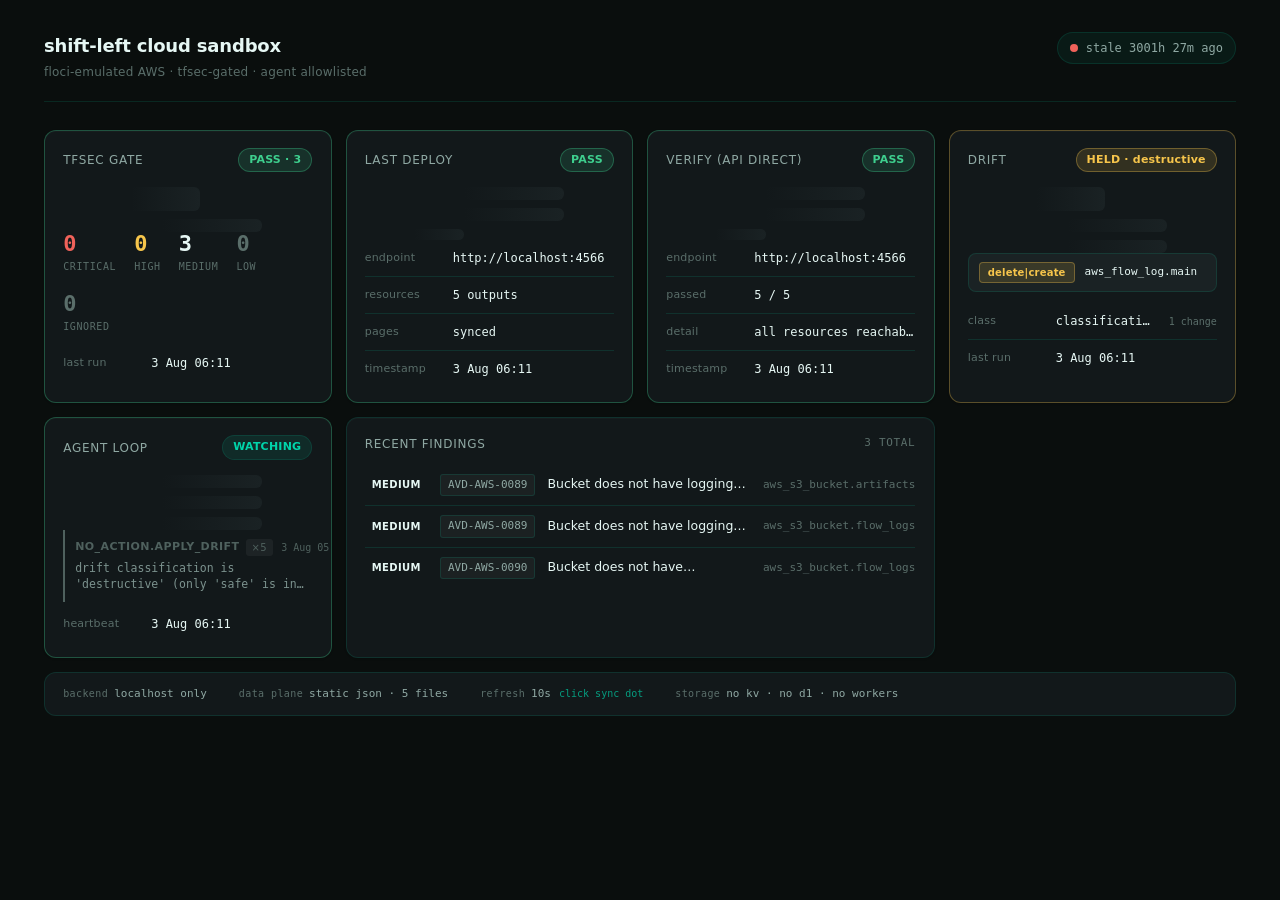
==== dashboard/public/index.html @ d1c5d37f "ui: move 'recent findings' into grid, span 2 cols beside agent loop" ====
<!DOCTYPE html>
<html lang="en">
<head>
<meta charset="UTF-8" />
<meta name="viewport" content="width=device-width,initial-scale=1" />
<meta name="color-scheme" content="dark" />
<meta name="description" content="Salus · Shift-Left Sandbox — tfsec gate, floci-emulated AWS, bounded infra agent." />
<title>Salus · Shift-Left Sandbox</title>
<link rel="stylesheet" href="style.css" />
<link rel="icon" href="data:image/svg+xml,%3Csvg xmlns='http://www.w3.org/2000/svg' viewBox='0 0 16 16'%3E%3Ccircle cx='8' cy='8' r='6' fill='%2300d4aa'/%3E%3C/svg%3E" />
</head>
<body>

<div class="dash-wrap">

  <!-- ── header ────────────────────────────────────────── -->
  <div class="dash-header">
    <div>
      <div class="dash-title">shift-left cloud sandbox</div>
      <div class="dash-sub">floci-emulated AWS · tfsec-gated · agent allowlisted</div>
    </div>
    <div class="sync-status" id="sync-status">
      <span class="dot" id="sync-dot"></span>
      <span id="sync-text">loading…</span>
    </div>
  </div>

  <!-- ── top card grid ─────────────────────────────────── -->
  <div class="grid">

    <!-- SCAN GATE -->
    <div class="card" id="card-scan">
      <div class="card-head">
        <span class="card-label">tfsec gate</span>
        <span class="pill idle" id="pill-scan">—</span>
      </div>

      <div id="skel-scan" class="skeleton-wrap">
        <div class="skeleton skel-h"></div>
        <div class="skeleton skel-m"></div>
      </div>

      <div id="body-scan" hidden>
        <div class="stat-row">
          <div class="stat-item">
            <span class="stat-num danger" id="cnt-critical">0</span>
            <span class="stat-cap">critical</span>
          </div>
          <div class="stat-item">
            <span class="stat-num warn" id="cnt-high">0</span>
            <span class="stat-cap">high</span>
          </div>
          <div class="stat-item">
            <span class="stat-num" id="cnt-medium">0</span>
            <span class="stat-cap">medium</span>
          </div>
          <div class="stat-item">
            <span class="stat-num dim" id="cnt-low">0</span>
            <span class="stat-cap">low</span>
          </div>
          <div class="stat-item">
            <span class="stat-num dim" id="cnt-ignored">0</span>
            <span class="stat-cap">ignored</span>
          </div>
        </div>
      </div>

      <div id="empty-scan" class="empty-state" hidden>
        No data — run <code>scripts/scan.sh</code>
      </div>

      <div class="list-row" style="margin-top:10px;padding-top:10px">
        <span class="list-key">last run</span>
        <span class="list-mono" id="scan-ts">—</span>
      </div>
    </div>

    <!-- DEPLOY -->
    <div class="card" id="card-deploy">
      <div class="card-head">
        <span class="card-label">last deploy</span>
        <span class="pill idle" id="pill-deploy">—</span>
      </div>

      <div id="skel-deploy" class="skeleton-wrap">
        <div class="skeleton skel-m"></div>
        <div class="skeleton skel-m"></div>
        <div class="skeleton skel-s"></div>
      </div>

      <div id="body-deploy" hidden>
        <div class="list-row">
          <span class="list-key">endpoint</span>
          <span class="list-mono" id="dep-endpoint">—</span>
        </div>
        <div class="list-row">
          <span class="list-key">resources</span>
          <span class="list-mono" id="dep-resources">—</span>
        </div>
        <div class="list-row">
          <span class="list-key">pages</span>
          <span class="list-mono" id="dep-gate">—</span>
        </div>
        <div class="list-row">
          <span class="list-key">timestamp</span>
          <span class="list-mono" id="dep-ts">—</span>
        </div>
      </div>

      <div id="empty-deploy" class="empty-state" hidden>
        No data — run <code>scripts/deploy.sh</code>
      </div>
    </div>

    <!-- VERIFY -->
    <div class="card" id="card-verify">
      <div class="card-head">
        <span class="card-label">verify (api direct)</span>
        <span class="pill idle" id="pill-verify">—</span>
      </div>

      <div id="skel-verify" class="skeleton-wrap">
        <div class="skeleton skel-m"></div>
        <div class="skeleton skel-m"></div>
        <div class="skeleton skel-s"></div>
      </div>

      <div id="body-verify" hidden>
        <div class="list-row">
          <span class="list-key">endpoint</span>
          <span class="list-mono" id="ver-endpoint">—</span>
        </div>
        <div class="list-row">
          <span class="list-key">passed</span>
          <span class="list-mono" id="ver-passed">—</span>
        </div>
        <div class="list-row">
          <span class="list-key">detail</span>
          <span class="list-mono" id="ver-detail">—</span>
        </div>
        <div class="list-row">
          <span class="list-key">timestamp</span>
          <span class="list-mono" id="ver-ts">—</span>
        </div>
      </div>

      <div id="empty-verify" class="empty-state" hidden>
        No data — run <code>scripts/verify.sh</code>
      </div>
    </div>

    <!-- DRIFT -->
    <div class="card" id="card-drift">
      <div class="card-head">
        <span class="card-label">drift</span>
        <span class="pill idle" id="pill-drift">—</span>
      </div>

      <div id="skel-drift" class="skeleton-wrap">
        <div class="skeleton skel-h"></div>
        <div class="skeleton skel-m"></div>
        <div class="skeleton skel-m"></div>
      </div>

      <div id="body-drift" hidden>
        <div id="drift-changes"></div>
      </div>

      <div id="empty-drift" class="empty-state" hidden>
        No data — run <code>scripts/drift-check.sh</code>
      </div>

      <div class="list-row" style="margin-top:10px;padding-top:10px">
        <span class="list-key">class</span>
        <span class="list-mono" id="drift-class">—</span>
        <span class="list-ts" id="drift-count">0 changes</span>
      </div>
      <div class="list-row">
        <span class="list-key">last run</span>
        <span class="list-mono" id="drift-ts">—</span>
      </div>
    </div>

    <!-- AGENT LOOP -->
    <div class="card" id="card-agent">
      <div class="card-head">
        <span class="card-label">agent loop</span>
        <span class="pill idle" id="pill-agent">—</span>
      </div>

      <div id="skel-agent" class="skeleton-wrap">
        <div class="skeleton skel-m"></div>
        <div class="skeleton skel-m"></div>
        <div class="skeleton skel-m"></div>
      </div>

      <div id="body-agent" hidden>
        <div id="agent-list"></div>
        <div class="list-row" style="margin-top:4px">
          <span class="list-key">heartbeat</span>
          <span class="list-mono" id="agent-heartbeat">—</span>
        </div>
      </div>

      <div id="empty-agent" class="empty-state" hidden>
        Not started — run <code>scripts/agent-loop.sh</code>
      </div>
    </div>

    <!-- RECENT FINDINGS — sits next to agent loop on the same row -->
    <div class="card findings-wrap" id="card-findings">
      <div class="findings-header">
        <span class="card-label">recent findings</span>
        <span class="findings-count" id="findings-count">0 total</span>
      </div>
      <div id="findings-list">
        <div class="empty-state">No scan data yet.</div>
      </div>
    </div>

  </div><!-- /grid -->

  <!-- ── meta bar ──────────────────────────────────────── -->
  <div class="meta-bar">
    <span><span class="meta-key">backend</span><span class="meta-val">localhost only</span></span>
    <span><span class="meta-key">data plane</span><span class="meta-val">static json · 5 files</span></span>
    <span><span class="meta-key">refresh</span><span class="meta-val">10s <span class="meta-hint">click sync dot</span></span></span>
    <span><span class="meta-key">storage</span><span class="meta-val">no kv · no d1 · no workers</span></span>
  </div>

</div><!-- /dash-wrap -->

<!-- visually hidden ARIA live region for screen readers -->
<div id="aria-live" aria-live="polite" aria-atomic="true" class="sr-only"></div>

<script src="app.js"></script>
</body>
</html>
---- dashboard/public/style.css ----
/* ============================================================
   Salus · Shift-Left Sandbox — dashboard
   Design reference: dark teal-accent minimal, Inter + JetBrains Mono
   Fonts: system stack only — no external @import (avoids CSP/offline issues)
   ============================================================ */

:root {
  --bg:            #0a0e0d;
  --surface:       #12181a;
  --surface-2:     #1a2224;
  --surface-3:     #222b2d;
  --border:        rgba(0,212,170,0.13);
  --border-strong: rgba(0,212,170,0.32);

  --teal:          #00d4aa;
  --teal-bright:   #2dffce;
  --text:          #e6f7f4;
  --text-secondary:#8fa8a3;
  --text-muted:    #5a6e6a;

  --green:         #3ecf8e;
  --green-bg:      rgba(62,207,142,0.14);
  --green-border:  rgba(62,207,142,0.32);
  --amber:         #f6c54b;
  --amber-bg:      rgba(246,197,75,0.14);
  --amber-border:  rgba(246,197,75,0.32);
  --red:           #f0625a;
  --red-bg:        rgba(240,98,90,0.14);
  --red-border:    rgba(240,98,90,0.32);

  --radius:        12px;
  --radius-sm:     8px;
  --font-sans:     'Inter', system-ui, -apple-system, BlinkMacSystemFont, sans-serif;
  --font-mono:     'JetBrains Mono', 'SF Mono', Menlo, ui-monospace, monospace;

  /* shadows */
  --shadow-card:   0 1px 0 rgba(255,255,255,0.02) inset, 0 1px 2px rgba(0,0,0,0.18);
  --shadow-hover:  0 1px 0 rgba(255,255,255,0.04) inset, 0 4px 12px rgba(0,0,0,0.28);
}

*, *::before, *::after { box-sizing: border-box; margin: 0; padding: 0; }

html, body {
  background: var(--bg);
  color: var(--text);
  font-family: var(--font-sans);
  font-size: 14px;
  line-height: 1.5;
  -webkit-font-smoothing: antialiased;
  -moz-osx-font-smoothing: grayscale;
  min-height: 100vh;
  text-rendering: optimizeLegibility;
}

/* visually hidden but accessible to screen readers */
.sr-only {
  position: absolute; width: 1px; height: 1px; padding: 0; margin: -1px;
  overflow: hidden; clip: rect(0,0,0,0); white-space: nowrap; border: 0;
}

/* ── layout wrapper ─────────────────────────────────────────── */
.dash-wrap {
  max-width: 1240px;
  margin: 0 auto;
  padding: 32px 24px 40px;
}

/* ── header ────────────────────────────────────────────────── */
.dash-header {
  display: flex;
  justify-content: space-between;
  align-items: flex-start;
  flex-wrap: wrap;
  gap: 12px;
  margin-bottom: 28px;
  padding-bottom: 20px;
  border-bottom: 0.5px solid var(--border);
}
.dash-title {
  font-size: 18px;
  font-weight: 600;
  letter-spacing: -0.01em;
  color: var(--text);
}
.dash-sub {
  font-size: 12px;
  color: var(--text-muted);
  margin-top: 4px;
  letter-spacing: 0.02em;
}

.sync-status {
  display: inline-flex; align-items: center; gap: 8px;
  font-size: 12px; color: var(--text-secondary);
  font-family: var(--font-mono);
  cursor: pointer;
  padding: 6px 12px;
  border-radius: 999px;
  background: rgba(0,212,170,0.06);
  border: 0.5px solid var(--border);
  transition: background .15s, border-color .15s, transform .1s;
  user-select: none;
}
.sync-status:hover { background: rgba(0,212,170,0.12); border-color: var(--border-strong); }
.sync-status:active { transform: scale(0.98); }
.sync-status:focus-visible { outline: 2px solid var(--teal); outline-offset: 2px; }
.dot {
  width: 8px; height: 8px; border-radius: 50%;
  background: var(--green);
  flex-shrink: 0;
  box-shadow: 0 0 0 0 rgba(62,207,142,0.4);
  animation: pulse 2.4s infinite;
}
.dot.stale { background: var(--amber); box-shadow: 0 0 0 0 rgba(246,197,75,0.4); animation: pulse 1.6s infinite; }
.dot.dead  { background: var(--red);   box-shadow: 0 0 0 0 rgba(240,98,90,0.4); animation: none; }
@keyframes pulse {
  0%   { box-shadow: 0 0 0 0   rgba(62,207,142,0.5); }
  70%  { box-shadow: 0 0 0 6px rgba(62,207,142,0);  }
  100% { box-shadow: 0 0 0 0   rgba(62,207,142,0);  }
}

/* ── card grid ─────────────────────────────────────────────── */
/* Use auto-fit so cards get evenly sized; with 5 cards on a wide screen
   we get 3 columns and 2 cards wrap to a second row, which is more
   balanced than 5-column grid where each card is too narrow. */
.grid {
  display: grid;
  grid-template-columns: repeat(auto-fit, minmax(280px, 1fr));
  gap: 14px;
}

/* ── card ──────────────────────────────────────────────────── */
.card {
  background: var(--surface);
  border: 0.5px solid var(--border);
  border-radius: var(--radius);
  padding: 1.15rem 1.3rem 1.1rem;
  transition: border-color .2s, transform .15s, box-shadow .2s;
  overflow: hidden;
  min-width: 0;
  box-shadow: var(--shadow-card);
  display: flex;
  flex-direction: column;
}
.card:hover { box-shadow: var(--shadow-hover); }
.card.state-pass { border-color: var(--green-border); }
.card.state-fail { border-color: var(--red-border); }
.card.state-warn { border-color: var(--amber-border); }

/* Make all cards in the same row align to the tallest one */
.grid > .card {
  align-self: stretch;
}

.card-head {
  display: flex;
  justify-content: space-between;
  align-items: center;
  margin-bottom: 14px;
  min-height: 26px;
  gap: 8px;
}
.card-label {
  font-size: 12px;
  color: var(--text-secondary);
  text-transform: uppercase;
  letter-spacing: 0.06em;
  font-weight: 500;
}

/* ── pills ─────────────────────────────────────────────────── */
.pill {
  display: inline-flex; align-items: center; gap: 4px;
  font-size: 11px; font-weight: 600;
  padding: 3px 10px; border-radius: 999px;
  font-family: var(--font-sans);
  letter-spacing: 0.02em;
  white-space: nowrap;
  transition: background .2s, color .2s;
}
.list-row .pill { font-size: 10px; padding: 2px 8px; border-radius: 5px; font-weight: 500; }

.pill.pass { background: var(--green-bg); color: var(--green); border: 0.5px solid var(--green-border); }
.pill.fail { background: var(--red-bg);   color: var(--red);   border: 0.5px solid var(--red-border);   }
.pill.warn { background: var(--amber-bg); color: var(--amber); border: 0.5px solid var(--amber-border); }
.pill.idle { background: rgba(0,212,170,0.10); color: var(--teal); border: 0.5px solid var(--border); }

/* ── stat rows (tfsec counts) ─────────────────────────────── */
.stat-row {
  display: flex;
  gap: 18px;
  font-family: var(--font-mono);
  flex-wrap: wrap;
}
.stat-item { display: flex; flex-direction: column; gap: 3px; min-width: 0; }
.stat-num  {
  font-size: 22px;
  font-weight: 600;
  color: var(--text);
  font-variant-numeric: tabular-nums;
  line-height: 1.1;
}
.stat-num.danger { color: var(--red);   }
.stat-num.warn   { color: var(--amber); }
.stat-num.dim    { color: var(--text-muted); }
.stat-cap  {
  font-size: 10px;
  color: var(--text-muted);
  text-transform: uppercase;
  letter-spacing: 0.06em;
}

/* ── kv / list rows ────────────────────────────────────────── */
.list-row {
  display: flex;
  align-items: center;
  gap: 12px;
  padding: 9px 0;
  border-bottom: 0.5px solid var(--border);
  min-width: 0;
}
.list-row:last-child { border-bottom: none; }
.list-key  {
  font-size: 11px;
  color: var(--text-muted);
  white-space: nowrap;
  min-width: 76px;
  text-transform: lowercase;
  letter-spacing: 0.02em;
}
.list-mono {
  font-size: 12px;
  font-family: var(--font-mono);
  flex: 1;
  color: var(--text);
  overflow: hidden;
  text-overflow: ellipsis;
  white-space: nowrap;
  min-width: 0;
}
.list-ts   {
  font-size: 10px;
  font-family: var(--font-mono);
  color: var(--text-muted);
  white-space: nowrap;
  font-variant-numeric: tabular-nums;
  margin-left: auto;
}

/* ── drift change rows (special layout for change address + action pill) ── */
.drift-row {
  display: flex;
  align-items: center;
  gap: 10px;
  padding: 8px 10px;
  margin-bottom: 6px;
  background: var(--surface-2);
  border-radius: var(--radius-sm);
  border: 0.5px solid var(--border);
  min-width: 0;
}
.drift-row:last-child { margin-bottom: 0; }
.drift-row .pill { font-size: 10px; padding: 2px 8px; border-radius: 4px; font-weight: 600; }
.drift-address {
  font-family: var(--font-mono);
  font-size: 11px;
  color: var(--text);
  flex: 1;
  overflow: hidden;
  text-overflow: ellipsis;
  white-space: nowrap;
  min-width: 0;
}

/* ── agent action rows ─────────────────────────────────────── */
.agent-row {
  display: flex;
  flex-direction: column;
  gap: 4px;
  padding: 9px 0 9px 10px;
  border-bottom: 0.5px solid var(--border);
  min-width: 0;
  border-left: 2px solid transparent;
  margin-left: 0;
}
.agent-row:last-child { border-bottom: none; }
.agent-row.action    { border-left-color: var(--teal); }
.agent-row.no_action { border-left-color: var(--text-muted); opacity: 0.85; }
.agent-row.heartbeat { border-left-color: transparent; }
.agent-row-head {
  display: flex;
  justify-content: space-between;
  align-items: center;
  gap: 8px;
  min-width: 0;
}
.act-kind  {
  font-size: 11px;
  font-weight: 600;
  text-transform: uppercase;
  letter-spacing: 0.04em;
  flex-shrink: 0;
  color: var(--text-secondary);
  display: inline-flex;
  align-items: center;
  gap: 6px;
}
.act-kind.action    { color: var(--teal); }
.act-kind.no_action { color: var(--text-muted); }
.act-kind.heartbeat { color: var(--text-muted); }
.act-kind.frozen    { color: var(--amber); }
.act-count {
  font-size: 10px;
  font-weight: 500;
  color: var(--text-muted);
  background: rgba(255,255,255,0.06);
  padding: 1px 6px;
  border-radius: 3px;
  font-variant-numeric: tabular-nums;
}
.act-reason {
  font-size: 11.5px;
  font-family: var(--font-mono);
  color: var(--text-secondary);
  /* Wrap to 2 lines so long reasons don't get cut off mid-word.
     -webkit-line-clamp handles the ellipsis at the line limit. */
  display: -webkit-box;
  -webkit-line-clamp: 2;
  -webkit-box-orient: vertical;
  overflow: hidden;
  word-break: break-word;
  line-height: 1.45;
  max-height: calc(1.45em * 2 + 2px);
}

/* ── findings list (now a grid card next to agent loop) ──── */
.findings-wrap {
  /* No margin-top: it's a grid item now, gap handles spacing */
  padding: 1.15rem 1.3rem;
  /* Span 2 columns so findings is wider than agent (which is 1 col).
     Combined with the 4-col grid (1240px container / 280px min), this
     puts findings on the same row as agent loop, taking 2 of 4 cols. */
  grid-column: span 2;
}
.findings-wrap.is-empty { padding: 0.8rem 1.3rem; }
.findings-header {
  display: flex; justify-content: space-between; align-items: center;
  margin-bottom: 12px;
}
.findings-count {
  font-size: 11px;
  color: var(--text-muted);
  font-family: var(--font-mono);
  font-variant-numeric: tabular-nums;
  text-transform: uppercase;
  letter-spacing: 0.06em;
}
.sev-badge {
  display: inline-block;
  font-size: 10px; font-weight: 600; padding: 2px 7px; border-radius: 4px;
  text-transform: uppercase; letter-spacing: 0.04em; flex-shrink: 0;
  font-variant-numeric: tabular-nums;
}
.sev-badge.crit, .sev-badge.high { background: var(--red-bg);   color: var(--red);   border: 0.5px solid var(--red-border); }
.sev-badge.med                   { background: var(--amber-bg); color: var(--amber); border: 0.5px solid var(--amber-border); }
.sev-badge.low                   { background: rgba(255,255,255,.05); color: var(--text-muted); border: 0.5px solid var(--border); }
.rule-id   {
  font-family: var(--font-mono); font-size: 11px;
  color: var(--text-secondary); white-space: nowrap;
  padding: 2px 7px; background: rgba(255,255,255,0.04); border-radius: 3px;
  border: 0.5px solid var(--border);
}
.rule-desc {
  font-size: 12.5px; color: var(--text); flex: 1;
  /* Allow wrapping so long descriptions don't get truncated */
  overflow: hidden;
  text-overflow: ellipsis;
  display: -webkit-box;
  -webkit-line-clamp: 1;
  -webkit-box-orient: vertical;
  word-break: break-word;
  min-width: 0;
}
.rule-res  {
  font-size: 11px; font-family: var(--font-mono);
  color: var(--text-muted); white-space: nowrap;
  font-variant-numeric: tabular-nums;
  max-width: 35%;
  overflow: hidden;
  text-overflow: ellipsis;
}
.empty-state {
  padding: 14px 0;
  text-align: center;
  font-size: 12px;
  color: var(--text-muted);
  font-style: italic;
}
.empty-state code {
  font-family: var(--font-mono); font-size: 11px;
  background: rgba(255,255,255,.06);
  padding: 1px 5px; border-radius: 3px;
  font-style: normal;
  color: var(--text-secondary);
}

/* ── skeleton loader ───────────────────────────────────────── */
.skeleton-wrap { display: flex; flex-direction: column; gap: 8px; }
.skeleton {
  background: linear-gradient(90deg, var(--surface) 25%, var(--surface-2) 50%, var(--surface) 75%);
  background-size: 200% 100%;
  animation: shimmer 1.4s infinite;
  border-radius: 6px;
}
@keyframes shimmer {
  0%   { background-position: 200% 0; }
  100% { background-position: -200% 0; }
}
@media (prefers-reduced-motion: reduce) {
  .skeleton { animation: none; opacity: 0.5; }
  .dot { animation: none; }
}
.skel-h { height: 24px; width: 55%; }
.skel-m { height: 13px; width: 80%; }
.skel-s { height: 11px; width: 40%; }

/* ── meta bar ──────────────────────────────────────────────── */
.meta-bar {
  margin-top: 14px;
  background: var(--surface);
  border: 0.5px solid var(--border);
  border-radius: var(--radius);
  padding: 0.9rem 1.3rem;
  display: flex;
  flex-wrap: wrap;
  gap: 12px 32px;
  font-size: 11px;
  font-family: var(--font-mono);
  color: var(--text-secondary);
}
.meta-bar span {
  display: inline-flex;
  align-items: baseline;
  gap: 6px;
}
.meta-key {
  color: var(--text-muted);
  text-transform: lowercase;
  font-size: 10px;
  letter-spacing: 0.04em;
}
.meta-val {
  color: var(--text-secondary);
  font-size: 11px;
  font-variant-numeric: tabular-nums;
}
.meta-hint {
  color: var(--teal);
  font-size: 10px;
  margin-left: 2px;
  opacity: 0.7;
}

/* ── mobile ────────────────────────────────────────────────── */
@media (max-width: 1100px) {
  /* Below this width, the 4-col grid becomes 3-col. Findings spanning 2 of 4
     would now take 2 of 3, leaving a 1/3 hole. Reset to span 1. */
  .findings-wrap { grid-column: span 1; }
}
@media (max-width: 900px) {
  .grid { grid-template-columns: repeat(auto-fit, minmax(240px, 1fr)); }
}
@media (max-width: 640px) {
  .grid { grid-template-columns: 1fr; gap: 10px; }
  .findings-wrap { grid-column: auto; }  /* don't span on mobile */
  .dash-wrap { padding: 18px 14px 24px; }
  .stat-row { gap: 12px; }
  .dash-header { margin-bottom: 18px; }
  .dash-title { font-size: 16px; }
  .card-label { font-size: 11px; }
  .stat-num { font-size: 20px; }
  .meta-bar { gap: 8px 18px; }
  .rule-desc { white-space: normal; }
  .rule-id { display: none; }  /* hide on mobile to save space */
  .rule-res { display: none; }
}

/* ── scrollbar ─────────────────────────────────────────────── */
::-webkit-scrollbar { width: 8px; height: 8px; }
::-webkit-scrollbar-track { background: transparent; }
::-webkit-scrollbar-thumb {
  background: rgba(0,212,170,.18);
  border-radius: 4px;
  border: 2px solid var(--bg);
}
::-webkit-scrollbar-thumb:hover { background: rgba(0,212,170,.32); }

/* ── selection ─────────────────────────────────────────────── */
::selection { background: rgba(0,212,170,0.3); color: var(--text); }
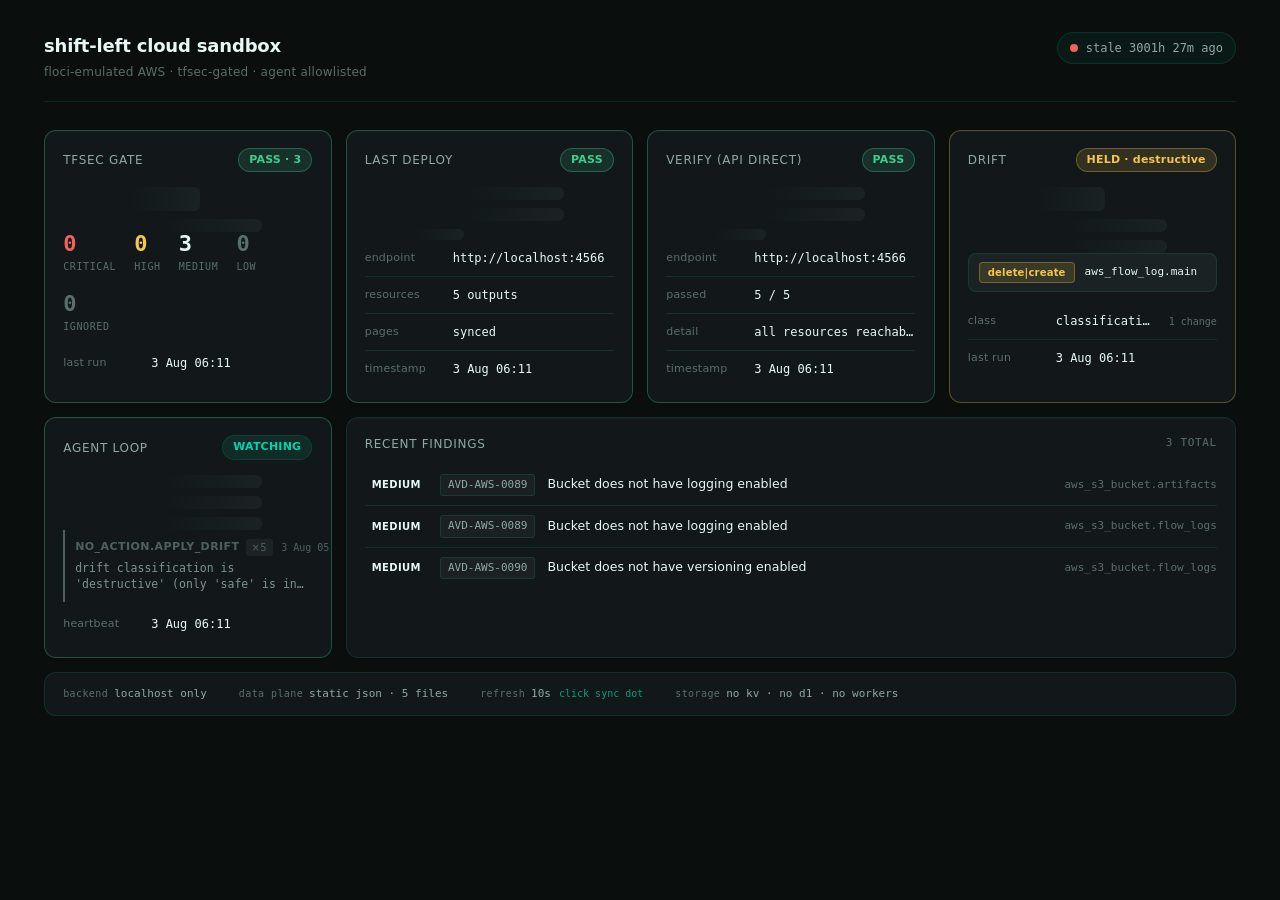
==== commit 5a67bc15: "ui: drop 'Salus' from browser title and meta description" ====
--- a/dashboard/public/index.html
+++ b/dashboard/public/index.html
@@ -4,8 +4,8 @@
 <meta charset="UTF-8" />
 <meta name="viewport" content="width=device-width,initial-scale=1" />
 <meta name="color-scheme" content="dark" />
-<meta name="description" content="Salus · Shift-Left Sandbox — tfsec gate, floci-emulated AWS, bounded infra agent." />
-<title>Salus · Shift-Left Sandbox</title>
+<meta name="description" content="Shift-Left Sandbox — tfsec gate, floci-emulated AWS, bounded infra agent." />
+<title>Shift-Left Sandbox</title>
 <link rel="stylesheet" href="style.css" />
 <link rel="icon" href="data:image/svg+xml,%3Csvg xmlns='http://www.w3.org/2000/svg' viewBox='0 0 16 16'%3E%3Ccircle cx='8' cy='8' r='6' fill='%2300d4aa'/%3E%3C/svg%3E" />
 </head>
--- a/dashboard/public/style.css
+++ b/dashboard/public/style.css
@@ -333,14 +333,14 @@
   max-height: calc(1.45em * 2 + 2px);
 }
 
-/* ── findings list (now a grid card next to agent loop) ──── */
+/* ── findings list (grid card next to agent loop) ──── */
 .findings-wrap {
   /* No margin-top: it's a grid item now, gap handles spacing */
   padding: 1.15rem 1.3rem;
-  /* Span 2 columns so findings is wider than agent (which is 1 col).
-     Combined with the 4-col grid (1240px container / 280px min), this
-     puts findings on the same row as agent loop, taking 2 of 4 cols. */
-  grid-column: span 2;
+  /* Span 3 columns so findings stretches from agent's column to the right
+     edge of the grid (drift + findings×3 fills the second row).
+     Agent loop gets bumped up to row 1 next to verify. */
+  grid-column: span 3;
 }
 .findings-wrap.is-empty { padding: 0.8rem 1.3rem; }
 .findings-header {
@@ -463,9 +463,10 @@
 
 /* ── mobile ────────────────────────────────────────────────── */
 @media (max-width: 1100px) {
-  /* Below this width, the 4-col grid becomes 3-col. Findings spanning 2 of 4
-     would now take 2 of 3, leaving a 1/3 hole. Reset to span 1. */
-  .findings-wrap { grid-column: span 1; }
+  /* Below this width, the 4-col grid becomes 3-col. Findings spanning 3 of 4
+     would now take the entire row (full-width). Keep it as full-width — that's
+     the natural fallback at smaller breakpoints. */
+  .findings-wrap { grid-column: 1 / -1; }
 }
 @media (max-width: 900px) {
   .grid { grid-template-columns: repeat(auto-fit, minmax(240px, 1fr)); }
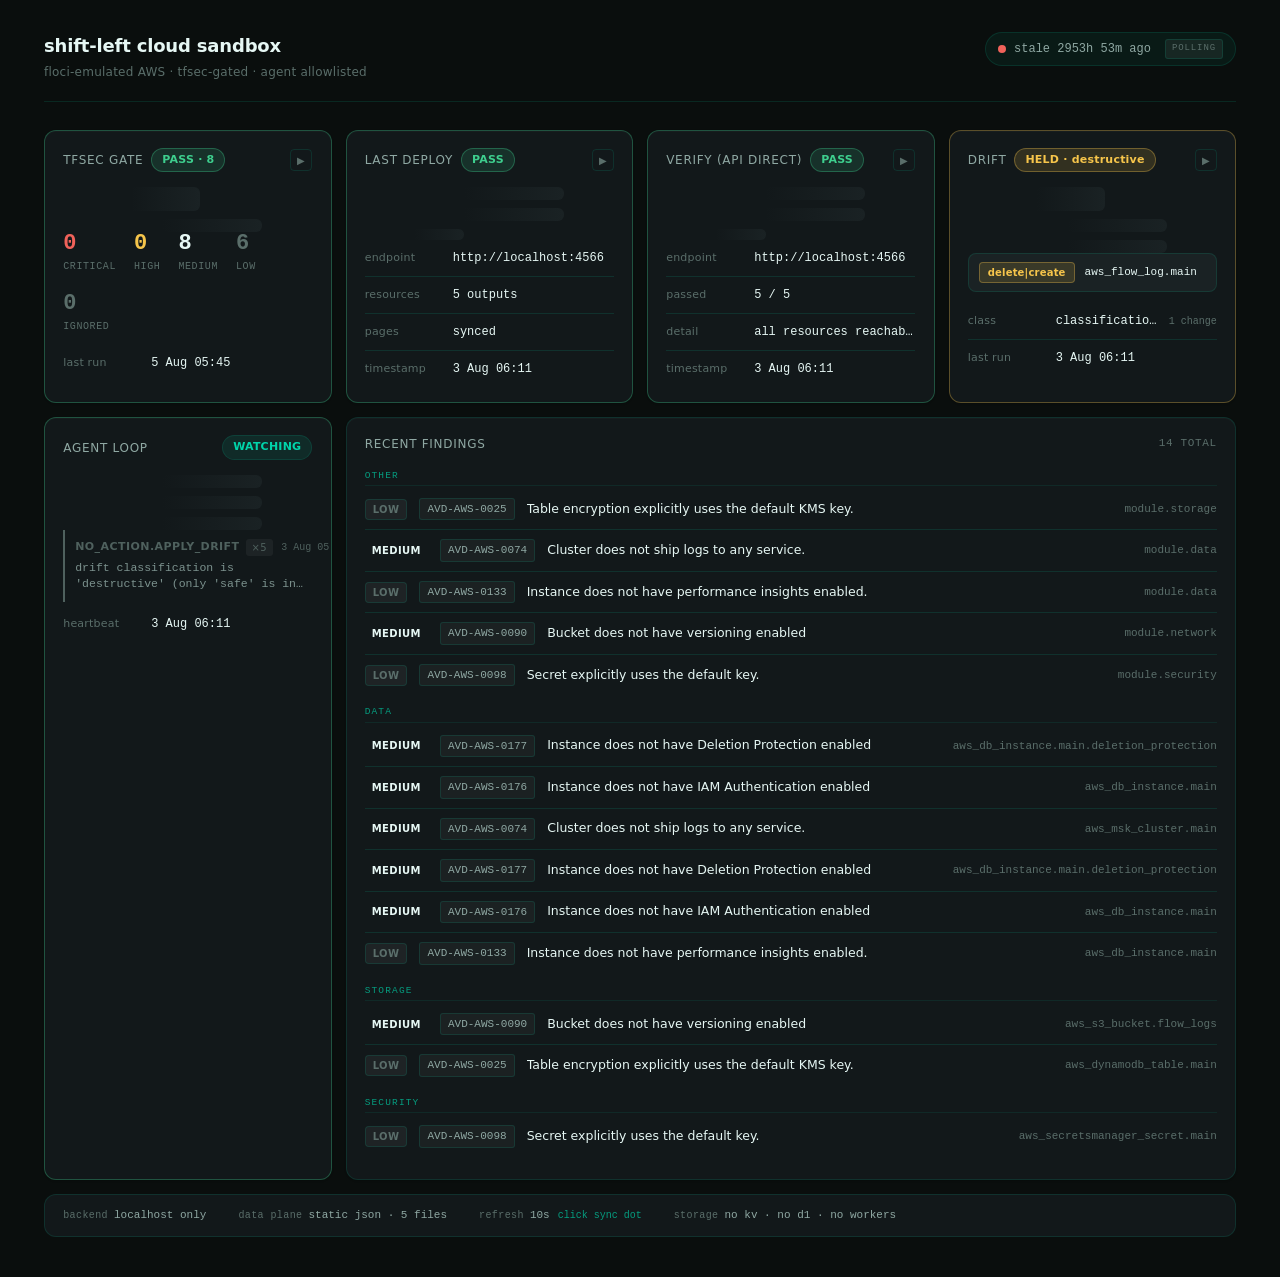
==== commit fbccf4c1: "feat(dashboard): 1s live data via SSE + run-buttons + data-server scripts/data-server.py (new):   - " ====
--- a/dashboard/public/index.html
+++ b/dashboard/public/index.html
@@ -22,6 +22,7 @@
     <div class="sync-status" id="sync-status">
       <span class="dot" id="sync-dot"></span>
       <span id="sync-text">loading…</span>
+      <span class="live-mode-badge" id="live-mode-badge">POLLING</span>
     </div>
   </div>
 
@@ -33,6 +34,7 @@
       <div class="card-head">
         <span class="card-label">tfsec gate</span>
         <span class="pill idle" id="pill-scan">—</span>
+        <button class="run-btn" data-run="scan" title="Run scan now">&#9654;</button>
       </div>
 
       <div id="skel-scan" class="skeleton-wrap">
@@ -80,6 +82,7 @@
       <div class="card-head">
         <span class="card-label">last deploy</span>
         <span class="pill idle" id="pill-deploy">—</span>
+        <button class="run-btn" data-run="deploy" title="Run deploy now">&#9654;</button>
       </div>
 
       <div id="skel-deploy" class="skeleton-wrap">
@@ -117,6 +120,7 @@
       <div class="card-head">
         <span class="card-label">verify (api direct)</span>
         <span class="pill idle" id="pill-verify">—</span>
+        <button class="run-btn" data-run="verify" title="Run verify now">&#9654;</button>
       </div>
 
       <div id="skel-verify" class="skeleton-wrap">
@@ -154,6 +158,7 @@
       <div class="card-head">
         <span class="card-label">drift</span>
         <span class="pill idle" id="pill-drift">—</span>
+        <button class="run-btn" data-run="drift" title="Run drift-check now">&#9654;</button>
       </div>
 
       <div id="skel-drift" class="skeleton-wrap">
--- a/dashboard/public/style.css
+++ b/dashboard/public/style.css
@@ -118,6 +118,42 @@
   70%  { box-shadow: 0 0 0 6px rgba(62,207,142,0);  }
   100% { box-shadow: 0 0 0 0   rgba(62,207,142,0);  }
 }
+/* Live-mode badge in header */
+.live-mode-badge {
+  font-size: 9px; font-family: var(--font-mono); letter-spacing: 0.1em;
+  padding: 2px 6px; border-radius: 3px;
+  background: rgba(255,255,255,0.06); color: var(--text-muted);
+  border: 0.5px solid var(--border); margin-left: 6px;
+  transition: background 0.3s, color 0.3s;
+}
+.live-mode-badge.live {
+  background: rgba(0,212,170,0.15); color: var(--teal);
+  border-color: rgba(0,212,170,0.35);
+  animation: pulse-teal 2s infinite;
+}
+@keyframes pulse-teal {
+  0%,100% { opacity: 1; } 50% { opacity: 0.6; }
+}
+/* Run button on card headers */
+.run-btn {
+  margin-left: auto;
+  background: none; border: 0.5px solid var(--border);
+  color: var(--text-muted); border-radius: 4px;
+  width: 22px; height: 22px; padding: 0;
+  font-size: 10px; cursor: pointer; flex-shrink: 0;
+  display: flex; align-items: center; justify-content: center;
+  transition: color 0.15s, border-color 0.15s, background 0.15s;
+}
+.run-btn:hover  { color: var(--teal); border-color: var(--teal); background: rgba(0,212,170,0.08); }
+.run-btn:active { transform: scale(0.92); }
+/* Spinning pill when a script is running */
+@keyframes spin { to { transform: rotate(360deg); } }
+.pill.pill-running::after {
+  content: ''; display: inline-block; width: 8px; height: 8px;
+  border: 1.5px solid currentColor; border-top-color: transparent;
+  border-radius: 50%; margin-left: 5px; vertical-align: middle;
+  animation: spin 0.7s linear infinite;
+}
 
 /* ── card grid ─────────────────────────────────────────────── */
 /* Use auto-fit so cards get evenly sized; with 5 cards on a wide screen
@@ -354,6 +390,21 @@
   font-variant-numeric: tabular-nums;
   text-transform: uppercase;
   letter-spacing: 0.06em;
+}
+/* Module group header inside the findings card */
+.findings-module-group {
+  margin-bottom: 6px;
+}
+.findings-module-label {
+  font-size: 9.5px;
+  font-family: var(--font-mono);
+  text-transform: uppercase;
+  letter-spacing: 0.12em;
+  color: var(--teal);
+  opacity: 0.7;
+  padding: 4px 0 2px;
+  border-bottom: 0.5px solid var(--border);
+  margin-bottom: 3px;
 }
 .sev-badge {
   display: inline-block;
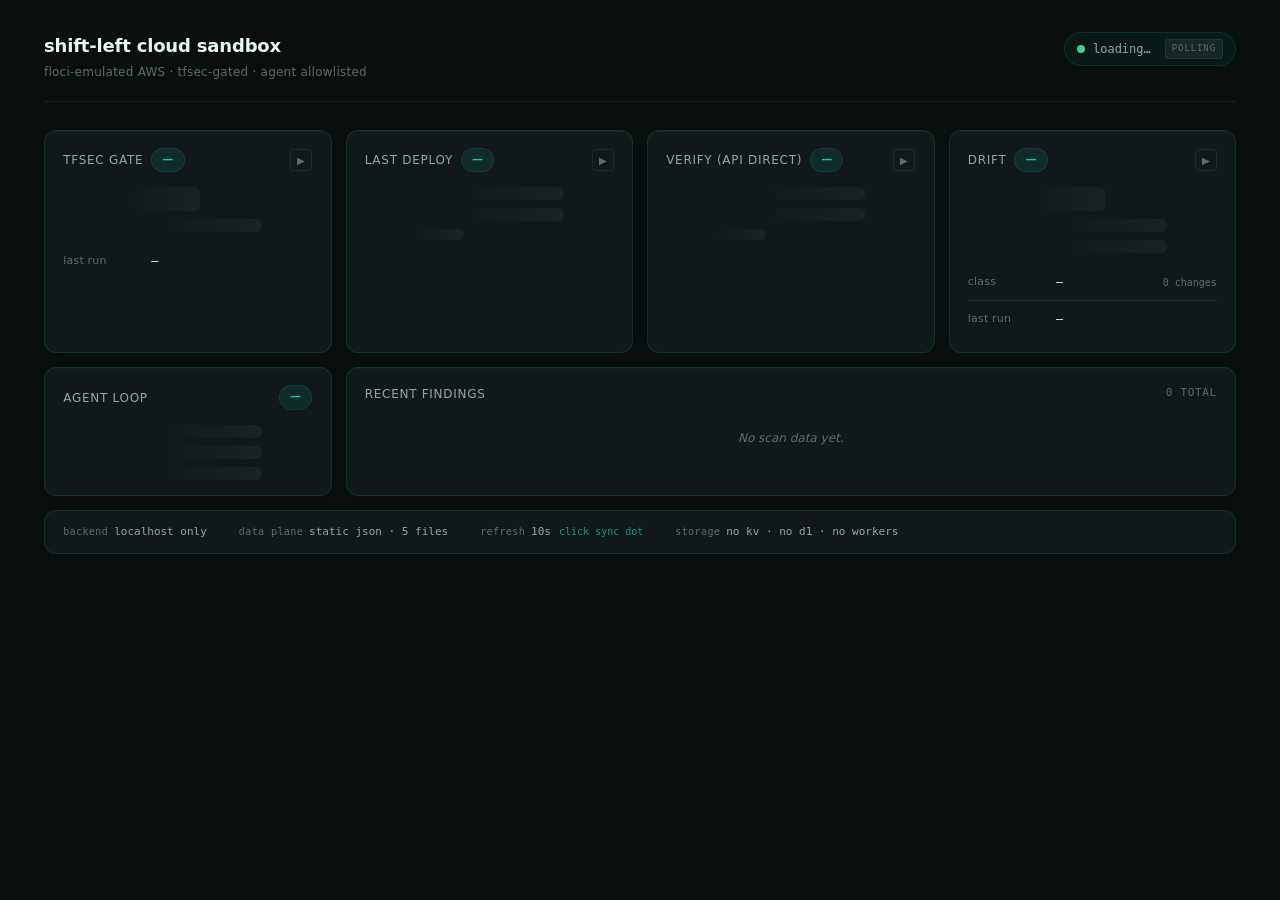
==== commit 7271b57a: "feat(dashboard): real-time data age ticker + auto-scheduler in data-server data-server.py:   - AUTO_" ====
--- a/dashboard/public/index.html
+++ b/dashboard/public/index.html
@@ -74,6 +74,7 @@
       <div class="list-row" style="margin-top:10px;padding-top:10px">
         <span class="list-key">last run</span>
         <span class="list-mono" id="scan-ts">—</span>
+        <span class="data-age" id="scan-age"></span>
       </div>
     </div>
 
@@ -107,6 +108,7 @@
         <div class="list-row">
           <span class="list-key">timestamp</span>
           <span class="list-mono" id="dep-ts">—</span>
+          <span class="data-age" id="deploy-age"></span>
         </div>
       </div>
 
@@ -145,6 +147,7 @@
         <div class="list-row">
           <span class="list-key">timestamp</span>
           <span class="list-mono" id="ver-ts">—</span>
+          <span class="data-age" id="verify-age"></span>
         </div>
       </div>
 
@@ -183,6 +186,7 @@
       <div class="list-row">
         <span class="list-key">last run</span>
         <span class="list-mono" id="drift-ts">—</span>
+        <span class="data-age" id="drift-age"></span>
       </div>
     </div>
 
@@ -204,6 +208,7 @@
         <div class="list-row" style="margin-top:4px">
           <span class="list-key">heartbeat</span>
           <span class="list-mono" id="agent-heartbeat">—</span>
+          <span class="data-age" id="agent-age"></span>
         </div>
       </div>
 
--- a/dashboard/public/style.css
+++ b/dashboard/public/style.css
@@ -146,6 +146,13 @@
 }
 .run-btn:hover  { color: var(--teal); border-color: var(--teal); background: rgba(0,212,170,0.08); }
 .run-btn:active { transform: scale(0.92); }
+/* Live data-age ticker beside timestamps */
+.data-age {
+  font-size: 10px; font-family: var(--font-mono);
+  color: var(--teal); opacity: 0.75;
+  margin-left: 6px; min-width: 56px;
+  display: inline-block;
+}
 /* Spinning pill when a script is running */
 @keyframes spin { to { transform: rotate(360deg); } }
 .pill.pill-running::after {
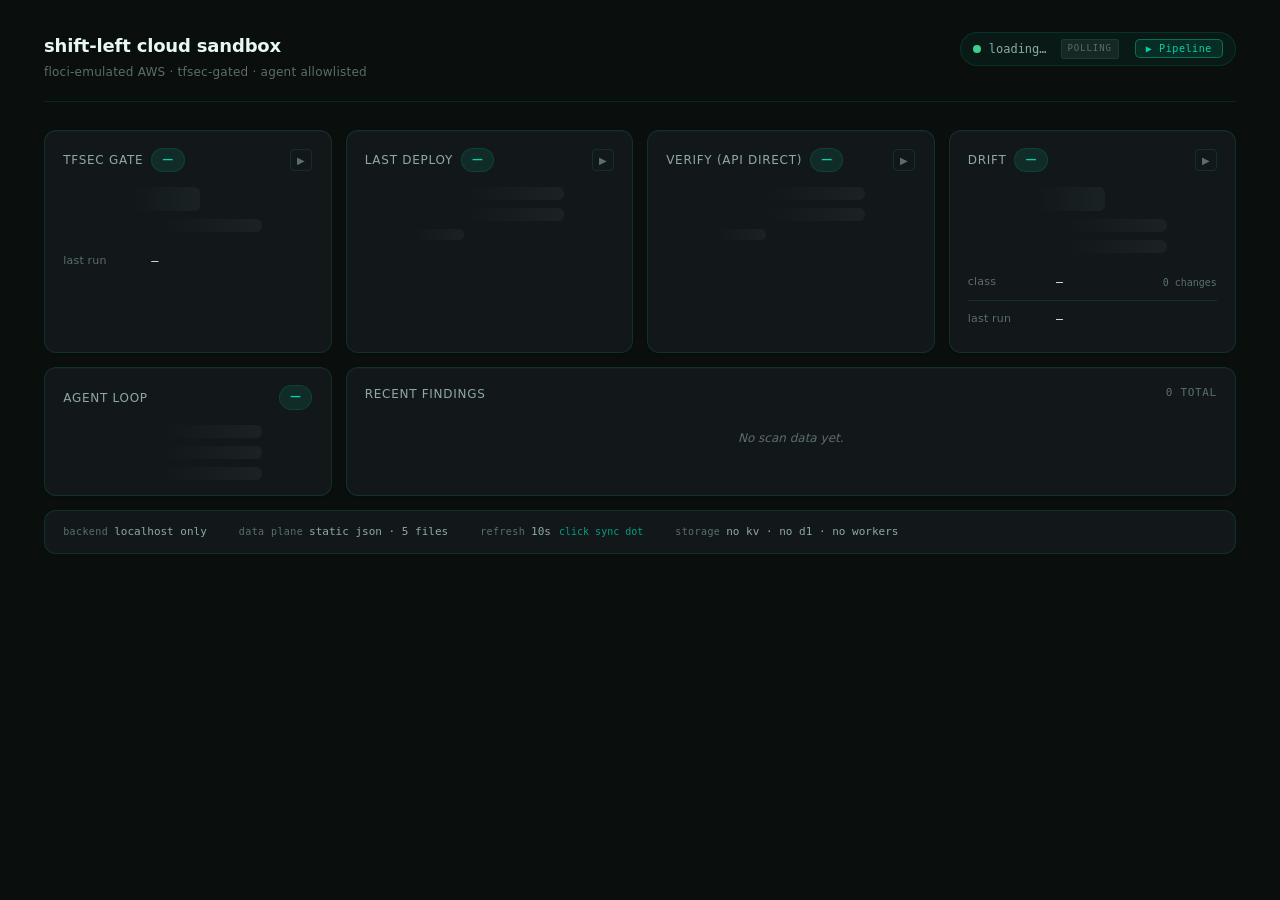
==== commit 8d9670a9: "feat(pipeline+dashboard): auto-trigger — schedule, dispatch, UI button pipeline.yml triggers:   - sc" ====
--- a/dashboard/public/index.html
+++ b/dashboard/public/index.html
@@ -23,6 +23,7 @@
       <span class="dot" id="sync-dot"></span>
       <span id="sync-text">loading…</span>
       <span class="live-mode-badge" id="live-mode-badge">POLLING</span>
+      <button class="pipeline-btn" id="pipeline-trigger-btn" title="Trigger GitHub Actions pipeline">&#9654; Pipeline</button>
     </div>
   </div>
 
--- a/dashboard/public/style.css
+++ b/dashboard/public/style.css
@@ -153,6 +153,19 @@
   margin-left: 6px; min-width: 56px;
   display: inline-block;
 }
+/* Pipeline trigger button in header */
+.pipeline-btn {
+  margin-left: 8px;
+  background: rgba(0,212,170,0.1); border: 0.5px solid rgba(0,212,170,0.4);
+  color: var(--teal); border-radius: 5px;
+  padding: 3px 10px; font-size: 10px; font-family: var(--font-mono);
+  letter-spacing: 0.06em; cursor: pointer;
+  transition: background 0.15s, transform 0.1s;
+}
+.pipeline-btn:hover    { background: rgba(0,212,170,0.2); }
+.pipeline-btn:active   { transform: scale(0.95); }
+.pipeline-btn:disabled { opacity: 0.5; cursor: not-allowed; }
+.pipeline-btn.triggered { background: rgba(62,207,142,0.2); color: var(--green); border-color: var(--green); }
 /* Spinning pill when a script is running */
 @keyframes spin { to { transform: rotate(360deg); } }
 .pill.pill-running::after {
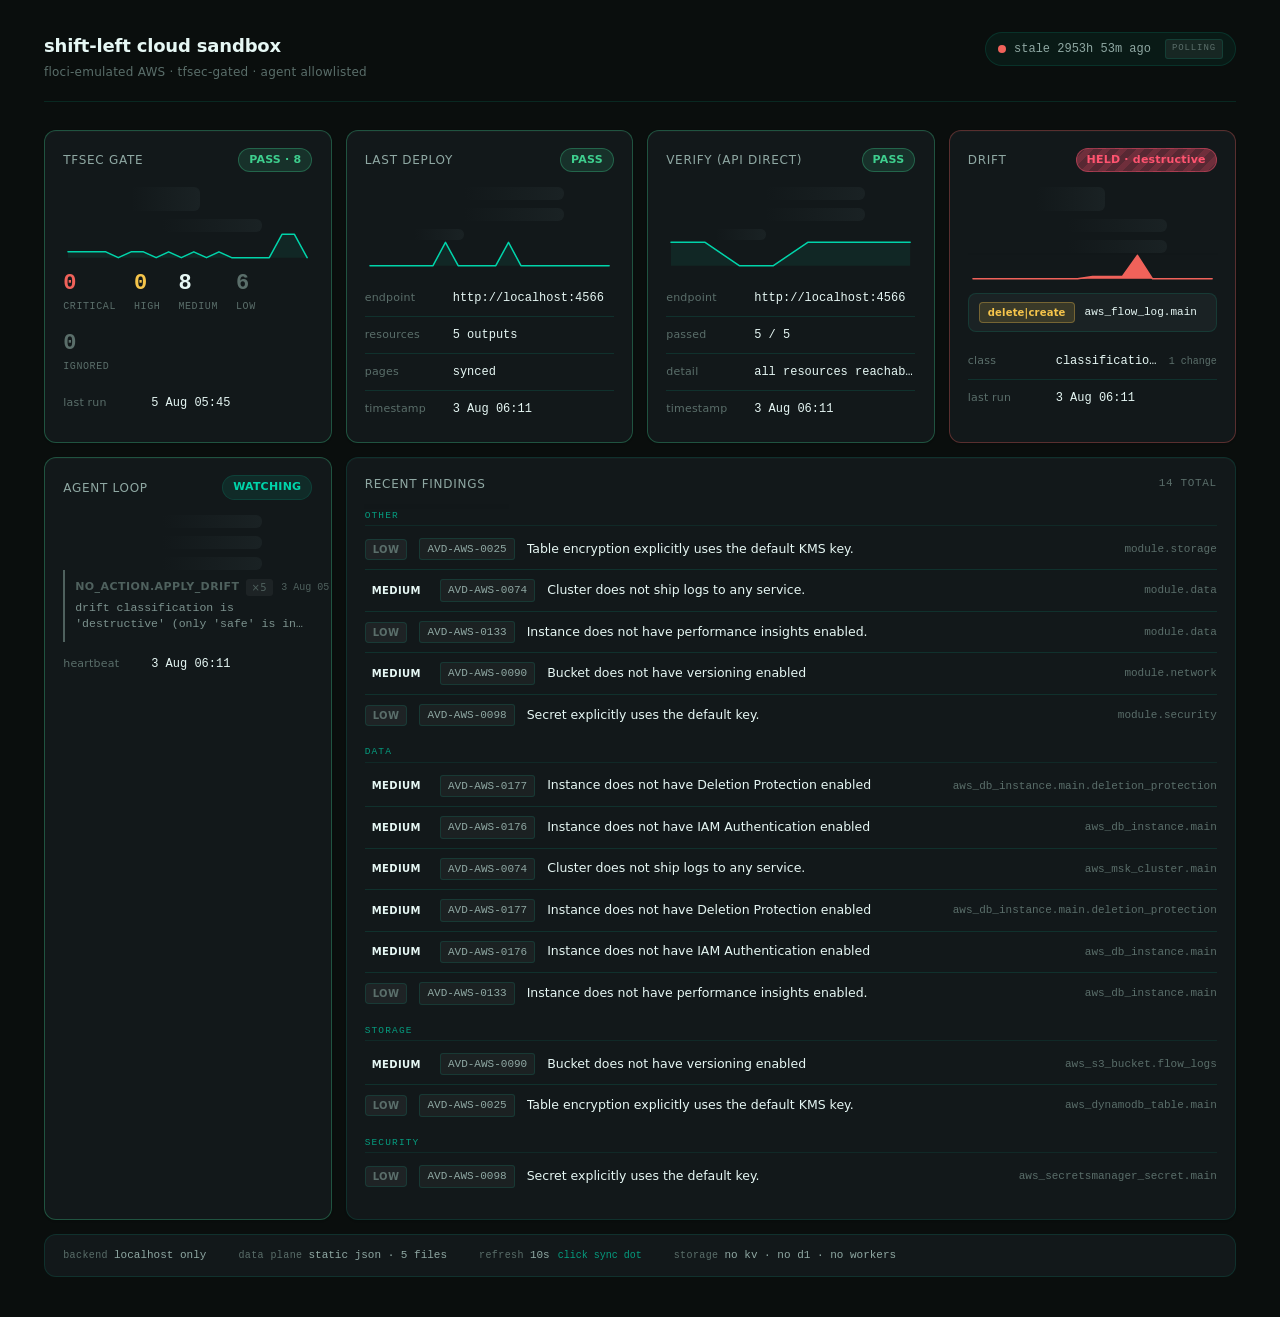
==== commit 18c4932c: "feat(dashboard): design tokens, CLEAN/DRIFT/DESTRUCTIVE status pills, sparklines from history JSON, " ====
--- a/dashboard/public/index.html
+++ b/dashboard/public/index.html
@@ -34,7 +34,7 @@
     <div class="card" id="card-scan">
       <div class="card-head">
         <span class="card-label">tfsec gate</span>
-        <span class="pill idle" id="pill-scan">—</span>
+        <span class="pill idle" id="pill-scan" role="status">—</span>
         <button class="run-btn" data-run="scan" title="Run scan now">&#9654;</button>
       </div>
 
@@ -44,6 +44,7 @@
       </div>
 
       <div id="body-scan" hidden>
+        <div class="sparkline-wrap"><svg class="sparkline" id="spark-scan" viewBox="0 0 100 24" preserveAspectRatio="none"></svg></div>
         <div class="stat-row">
           <div class="stat-item">
             <span class="stat-num danger" id="cnt-critical">0</span>
@@ -83,7 +84,7 @@
     <div class="card" id="card-deploy">
       <div class="card-head">
         <span class="card-label">last deploy</span>
-        <span class="pill idle" id="pill-deploy">—</span>
+        <span class="pill idle" id="pill-deploy" role="status">—</span>
         <button class="run-btn" data-run="deploy" title="Run deploy now">&#9654;</button>
       </div>
 
@@ -94,6 +95,7 @@
       </div>
 
       <div id="body-deploy" hidden>
+        <div class="sparkline-wrap"><svg class="sparkline" id="spark-deploy" viewBox="0 0 100 24" preserveAspectRatio="none"></svg></div>
         <div class="list-row">
           <span class="list-key">endpoint</span>
           <span class="list-mono" id="dep-endpoint">—</span>
@@ -122,7 +124,7 @@
     <div class="card" id="card-verify">
       <div class="card-head">
         <span class="card-label">verify (api direct)</span>
-        <span class="pill idle" id="pill-verify">—</span>
+        <span class="pill idle" id="pill-verify" role="status">—</span>
         <button class="run-btn" data-run="verify" title="Run verify now">&#9654;</button>
       </div>
 
@@ -133,6 +135,7 @@
       </div>
 
       <div id="body-verify" hidden>
+        <div class="sparkline-wrap"><svg class="sparkline" id="spark-verify" viewBox="0 0 100 24" preserveAspectRatio="none"></svg></div>
         <div class="list-row">
           <span class="list-key">endpoint</span>
           <span class="list-mono" id="ver-endpoint">—</span>
@@ -161,7 +164,7 @@
     <div class="card" id="card-drift">
       <div class="card-head">
         <span class="card-label">drift</span>
-        <span class="pill idle" id="pill-drift">—</span>
+        <span class="pill idle" id="pill-drift" role="status">—</span>
         <button class="run-btn" data-run="drift" title="Run drift-check now">&#9654;</button>
       </div>
 
@@ -172,6 +175,7 @@
       </div>
 
       <div id="body-drift" hidden>
+        <div class="sparkline-wrap"><svg class="sparkline" id="spark-drift" viewBox="0 0 100 24" preserveAspectRatio="none"></svg></div>
         <div id="drift-changes"></div>
       </div>
 
@@ -195,7 +199,7 @@
     <div class="card" id="card-agent">
       <div class="card-head">
         <span class="card-label">agent loop</span>
-        <span class="pill idle" id="pill-agent">—</span>
+        <span class="pill idle" id="pill-agent" role="status">—</span>
       </div>
 
       <div id="skel-agent" class="skeleton-wrap">
@@ -244,6 +248,11 @@
 <!-- visually hidden ARIA live region for screen readers -->
 <div id="aria-live" aria-live="polite" aria-atomic="true" class="sr-only"></div>
 
+<div id="toast" class="toast" role="alert" hidden>
+  <span id="toast-msg"></span>
+  <button class="toast-dismiss" id="toast-dismiss" aria-label="Dismiss">&times;</button>
+</div>
+
 <script src="app.js"></script>
 </body>
 </html>
--- a/dashboard/public/style.css
+++ b/dashboard/public/style.css
@@ -36,6 +36,32 @@
   /* shadows */
   --shadow-card:   0 1px 0 rgba(255,255,255,0.02) inset, 0 1px 2px rgba(0,0,0,0.18);
   --shadow-hover:  0 1px 0 rgba(255,255,255,0.04) inset, 0 4px 12px rgba(0,0,0,0.28);
+
+  /* spacing scale — new components (pill states, sparklines, toast) below
+     consume these; existing rules are left as-is to avoid a risky mass
+     find-replace across an already-shipped dark theme. */
+  --space-1: 4px;
+  --space-2: 8px;
+  --space-3: 12px;
+  --space-4: 16px;
+  --space-5: 20px;
+  --space-6: 24px;
+  --space-7: 32px;
+
+  --radius-xs:   4px;
+  --radius-pill: 999px;
+
+  /* status color scale — extends pass/fail/warn/idle with the 3 states
+     the drift card needs to express as distinct pills, not text tricks */
+  --status-clean:              var(--green);
+  --status-clean-bg:           var(--green-bg);
+  --status-clean-border:       var(--green-border);
+  --status-drift:              var(--amber);
+  --status-drift-bg:           var(--amber-bg);
+  --status-drift-border:       var(--amber-border);
+  --status-destructive:        #ff5470;
+  --status-destructive-bg:     rgba(255,84,112,0.16);
+  --status-destructive-border: rgba(255,84,112,0.4);
 }
 
 *, *::before, *::after { box-sizing: border-box; margin: 0; padding: 0; }
@@ -241,6 +267,36 @@
 .pill.warn { background: var(--amber-bg); color: var(--amber); border: 0.5px solid var(--amber-border); }
 .pill.idle { background: rgba(0,212,170,0.10); color: var(--teal); border: 0.5px solid var(--border); }
 
+/* CLEAN/DRIFT/DESTRUCTIVE — distinct states so drift no longer borrows
+   pass/warn purely by text label. DESTRUCTIVE gets a hazard-stripe fill
+   so it reads as "blocked, stronger than a plain fail" at a glance. */
+.pill.clean {
+  background: var(--status-clean-bg); color: var(--status-clean);
+  border: 0.5px solid var(--status-clean-border);
+}
+.pill.drift {
+  background: var(--status-drift-bg); color: var(--status-drift);
+  border: 0.5px solid var(--status-drift-border);
+}
+.pill.destructive {
+  background: var(--status-destructive-bg); color: var(--status-destructive);
+  border: 1px solid var(--status-destructive-border);
+  background-image: repeating-linear-gradient(135deg,
+    var(--status-destructive-bg) 0 6px, rgba(255,84,112,0.28) 6px 12px);
+}
+
+/* ── sparklines (per-panel trend, reads *-history.json) ─────────────── */
+.sparkline-wrap { margin: 0 0 var(--space-3); height: 28px; }
+.sparkline { width: 100%; height: 28px; display: block; overflow: visible; }
+.sparkline .spark-line {
+  fill: none; stroke: var(--teal); stroke-width: 1.5;
+  stroke-linejoin: round; stroke-linecap: round;
+  vector-effect: non-scaling-stroke;
+}
+.sparkline .spark-fill { fill: var(--teal); opacity: 0.08; stroke: none; }
+.card.state-fail .sparkline .spark-line, .card.state-fail .sparkline .spark-fill { stroke: var(--red);   fill: var(--red);   }
+.card.state-warn .sparkline .spark-line, .card.state-warn .sparkline .spark-fill { stroke: var(--amber); fill: var(--amber); }
+
 /* ── stat rows (tfsec counts) ─────────────────────────────── */
 .stat-row {
   display: flex;
@@ -531,6 +587,28 @@
   margin-left: 2px;
   opacity: 0.7;
 }
+
+/* ── fetch-error toast ───────────────────────────────────────────────── */
+.toast {
+  position: fixed; left: 50%; bottom: var(--space-6);
+  transform: translate(-50%, 0);
+  background: var(--surface-3); border: 0.5px solid var(--red-border);
+  color: var(--text); font-size: 12px; font-family: var(--font-mono);
+  padding: var(--space-3) var(--space-4);
+  border-radius: var(--radius-sm);
+  box-shadow: var(--shadow-hover);
+  display: flex; align-items: center; gap: var(--space-3);
+  z-index: 100;
+  animation: toast-in 0.2s ease-out;
+}
+.toast[hidden] { display: none; }
+.toast .toast-dismiss {
+  background: none; border: 0; color: var(--text-muted);
+  cursor: pointer; font-size: 13px; line-height: 1; padding: 0 2px;
+}
+.toast .toast-dismiss:hover { color: var(--text); }
+@keyframes toast-in { from { opacity: 0; transform: translate(-50%, 8px); } to { opacity: 1; transform: translate(-50%, 0); } }
+@media (prefers-reduced-motion: reduce) { .toast { animation: none; } }
 
 /* ── mobile ────────────────────────────────────────────────── */
 @media (max-width: 1100px) {
@@ -557,6 +635,18 @@
   .rule-res { display: none; }
 }
 
+/* ── small phones (iPhone SE / 375–393px) ────────────────────────────── */
+@media (max-width: 400px) {
+  .dash-wrap { padding: var(--space-3) var(--space-3) var(--space-5); }
+  .card { padding: var(--space-4) var(--space-4) var(--space-3); }
+  .stat-row { gap: var(--space-2); }
+  .stat-num { font-size: 18px; }
+  .meta-bar { padding: var(--space-3); gap: var(--space-2) var(--space-3); font-size: 10px; }
+  .dash-header { flex-direction: column; align-items: stretch; }
+  .sync-status { justify-content: space-between; }
+  .toast { left: var(--space-3); right: var(--space-3); transform: none; bottom: var(--space-3); }
+}
+
 /* ── scrollbar ─────────────────────────────────────────────── */
 ::-webkit-scrollbar { width: 8px; height: 8px; }
 ::-webkit-scrollbar-track { background: transparent; }
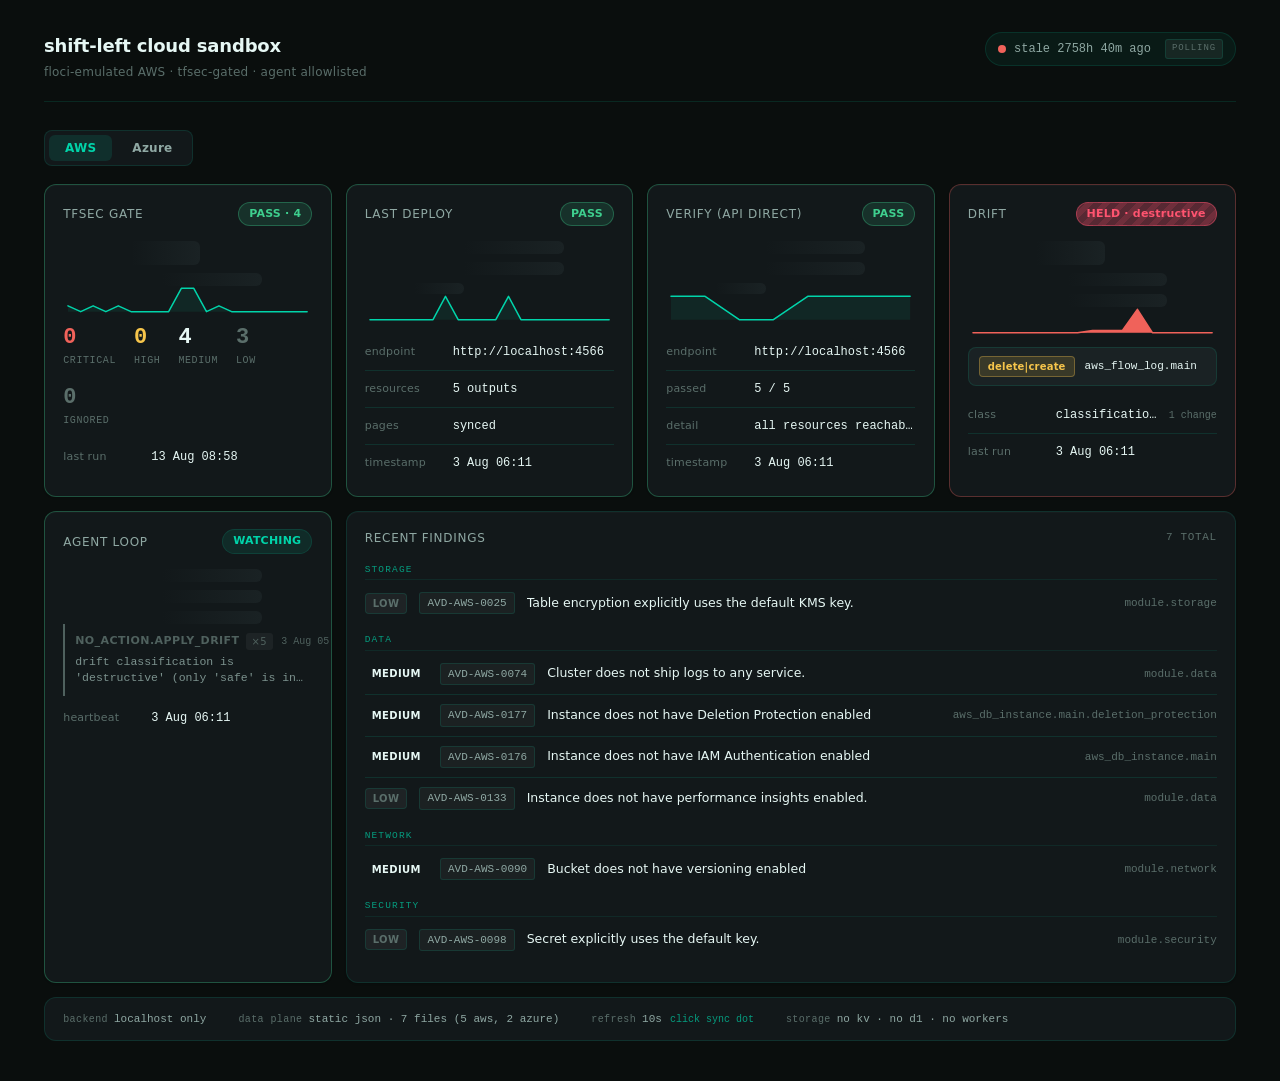
==== commit 45d5f5bb: "feat(dashboard): Azure tab (cloud-switcher), closing out Phase 2's two remaining threads This commit" ====
--- a/dashboard/public/index.html
+++ b/dashboard/public/index.html
@@ -27,7 +27,14 @@
     </div>
   </div>
 
-  <!-- ── top card grid ─────────────────────────────────── -->
+  <!-- ── cloud tab switcher ───────────────────────────────── -->
+  <div class="tab-switcher" role="tablist" aria-label="Cloud">
+    <button class="tab-btn active" id="tab-btn-aws" role="tab" aria-selected="true" aria-controls="tab-aws" type="button">AWS</button>
+    <button class="tab-btn" id="tab-btn-azure" role="tab" aria-selected="false" aria-controls="tab-azure" type="button">Azure</button>
+  </div>
+
+  <!-- ── AWS tab ──────────────────────────────────────────── -->
+  <div class="tab-panel" id="tab-aws" role="tabpanel" aria-labelledby="tab-btn-aws">
   <div class="grid">
 
     <!-- SCAN GATE -->
@@ -234,11 +241,150 @@
     </div>
 
   </div><!-- /grid -->
+  </div><!-- /tab-aws -->
+
+  <!-- ── Azure tab ────────────────────────────────────────── -->
+  <!-- Only scan + growth are real, wired cards — verify.sh/drift-check.sh/
+       agent-loop.sh have no Azure sibling yet, so those 3 slots are
+       explicit "no Azure equivalent yet" placeholders, not fake empty
+       states pretending a script exists to run. See CONTEXT.md. -->
+  <div class="tab-panel" id="tab-azure" role="tabpanel" aria-labelledby="tab-btn-azure" hidden>
+  <div class="grid">
+
+    <!-- SCAN GATE (Azure) -->
+    <div class="card" id="card-scan-azure">
+      <div class="card-head">
+        <span class="card-label">tfsec gate (azure)</span>
+        <span class="pill idle" id="pill-scan-azure" role="status">—</span>
+      </div>
+
+      <div id="skel-scan-azure" class="skeleton-wrap">
+        <div class="skeleton skel-h"></div>
+        <div class="skeleton skel-m"></div>
+      </div>
+
+      <div id="body-scan-azure" hidden>
+        <div class="sparkline-wrap"><svg class="sparkline" id="spark-scan-azure" viewBox="0 0 100 24" preserveAspectRatio="none"></svg></div>
+        <div class="stat-row">
+          <div class="stat-item">
+            <span class="stat-num danger" id="cnt-critical-azure">0</span>
+            <span class="stat-cap">critical</span>
+          </div>
+          <div class="stat-item">
+            <span class="stat-num warn" id="cnt-high-azure">0</span>
+            <span class="stat-cap">high</span>
+          </div>
+          <div class="stat-item">
+            <span class="stat-num" id="cnt-medium-azure">0</span>
+            <span class="stat-cap">medium</span>
+          </div>
+          <div class="stat-item">
+            <span class="stat-num dim" id="cnt-low-azure">0</span>
+            <span class="stat-cap">low</span>
+          </div>
+          <div class="stat-item">
+            <span class="stat-num dim" id="cnt-ignored-azure">0</span>
+            <span class="stat-cap">ignored</span>
+          </div>
+        </div>
+      </div>
+
+      <div id="empty-scan-azure" class="empty-state" hidden>
+        No data — run <code>scripts/scan.sh</code>
+      </div>
+
+      <div class="list-row" style="margin-top:10px;padding-top:10px">
+        <span class="list-key">last run</span>
+        <span class="list-mono" id="scan-azure-ts">—</span>
+      </div>
+    </div>
+
+    <!-- GROWTH (Azure) — no AWS equivalent card; AWS's growth loop has no
+         dashboard card either (out of scope when it was built) -->
+    <div class="card" id="card-growth-azure">
+      <div class="card-head">
+        <span class="card-label">growth (azure)</span>
+        <span class="pill idle" id="pill-growth-azure" role="status">—</span>
+      </div>
+
+      <div id="skel-growth-azure" class="skeleton-wrap">
+        <div class="skeleton skel-m"></div>
+        <div class="skeleton skel-m"></div>
+        <div class="skeleton skel-s"></div>
+      </div>
+
+      <div id="body-growth-azure" hidden>
+        <div class="sparkline-wrap"><svg class="sparkline" id="spark-growth-azure" viewBox="0 0 100 24" preserveAspectRatio="none"></svg></div>
+        <div class="list-row">
+          <span class="list-key">progress</span>
+          <span class="list-mono" id="growth-azure-progress">—</span>
+        </div>
+        <div class="list-row">
+          <span class="list-key">next target</span>
+          <span class="list-mono" id="growth-azure-next">—</span>
+        </div>
+        <div class="list-row">
+          <span class="list-key">timestamp</span>
+          <span class="list-mono" id="growth-azure-ts">—</span>
+        </div>
+      </div>
+
+      <div id="empty-growth-azure" class="empty-state" hidden>
+        No data — run <code>scripts/grow-stack-azure.sh</code>
+      </div>
+    </div>
+
+    <!-- VERIFY (Azure) — NOT BUILT: verify.sh has no Azure sibling yet -->
+    <div class="card is-placeholder" id="card-verify-azure">
+      <div class="card-head">
+        <span class="card-label">verify (api direct)</span>
+        <span class="pill idle">N/A</span>
+      </div>
+      <div class="empty-state">
+        No Azure equivalent yet — <code>scripts/verify.sh</code> has no Azure sibling. See CONTEXT.md.
+      </div>
+    </div>
+
+    <!-- DRIFT (Azure) — NOT BUILT: drift-check.sh has no Azure sibling yet -->
+    <div class="card is-placeholder" id="card-drift-azure">
+      <div class="card-head">
+        <span class="card-label">drift</span>
+        <span class="pill idle">N/A</span>
+      </div>
+      <div class="empty-state">
+        No Azure equivalent yet — <code>scripts/drift-check.sh</code> has no Azure sibling. See CONTEXT.md.
+      </div>
+    </div>
+
+    <!-- AGENT LOOP (Azure) — NOT BUILT: agent-loop.sh has no Azure sibling yet -->
+    <div class="card is-placeholder" id="card-agent-azure">
+      <div class="card-head">
+        <span class="card-label">agent loop</span>
+        <span class="pill idle">N/A</span>
+      </div>
+      <div class="empty-state">
+        No Azure equivalent yet — <code>scripts/agent-loop.sh</code> has no Azure sibling. See CONTEXT.md.
+      </div>
+    </div>
+
+    <!-- RECENT FINDINGS (Azure) -->
+    <div class="card findings-wrap" id="card-findings-azure">
+      <div class="findings-header">
+        <span class="card-label">recent findings (azure)</span>
+        <span class="findings-count" id="findings-count-azure">0 total</span>
+      </div>
+      <div id="findings-list-azure">
+        <div class="empty-state">No scan data yet.</div>
+      </div>
+    </div>
+
+  </div><!-- /grid -->
+  </div><!-- /tab-azure -->
 
   <!-- ── meta bar ──────────────────────────────────────── -->
   <div class="meta-bar">
     <span><span class="meta-key">backend</span><span class="meta-val">localhost only</span></span>
-    <span><span class="meta-key">data plane</span><span class="meta-val">static json · 5 files</span></span>
+    <span><span class="meta-key">data plane</span><span class="meta-val">static json · 7 files (5 aws, 2 azure)</span></span>
     <span><span class="meta-key">refresh</span><span class="meta-val">10s <span class="meta-hint">click sync dot</span></span></span>
     <span><span class="meta-key">storage</span><span class="meta-val">no kv · no d1 · no workers</span></span>
   </div>
--- a/dashboard/public/style.css
+++ b/dashboard/public/style.css
@@ -200,6 +200,44 @@
   border-radius: 50%; margin-left: 5px; vertical-align: middle;
   animation: spin 0.7s linear infinite;
 }
+
+/* ── cloud tab switcher ────────────────────────────────────── */
+.tab-switcher {
+  display: inline-flex;
+  gap: 4px;
+  margin-bottom: 18px;
+  padding: 4px;
+  background: var(--surface);
+  border: 0.5px solid var(--border);
+  border-radius: var(--radius-sm);
+}
+.tab-btn {
+  font-family: var(--font-sans);
+  font-size: 12px;
+  font-weight: 600;
+  letter-spacing: 0.02em;
+  color: var(--text-secondary);
+  background: none;
+  border: none;
+  border-radius: 6px;
+  padding: 6px 16px;
+  cursor: pointer;
+  transition: background .15s, color .15s;
+}
+.tab-btn:hover { color: var(--text); background: rgba(255,255,255,0.04); }
+.tab-btn.active { color: var(--teal); background: rgba(0,212,170,0.12); }
+.tab-btn:focus-visible { outline: 2px solid var(--teal); outline-offset: 2px; }
+.tab-panel[hidden] { display: none; }
+
+/* Placeholder cards (Azure verify/drift/agent — no script exists yet).
+   Visually distinct from a normal "no data yet" empty-state: dashed
+   border, no pulse/skeleton — this isn't waiting on data, it's an
+   honestly-labeled gap. */
+.card.is-placeholder {
+  border-style: dashed;
+  opacity: 0.6;
+}
+.card.is-placeholder .empty-state { padding: 20px 0; }
 
 /* ── card grid ─────────────────────────────────────────────── */
 /* Use auto-fit so cards get evenly sized; with 5 cards on a wide screen
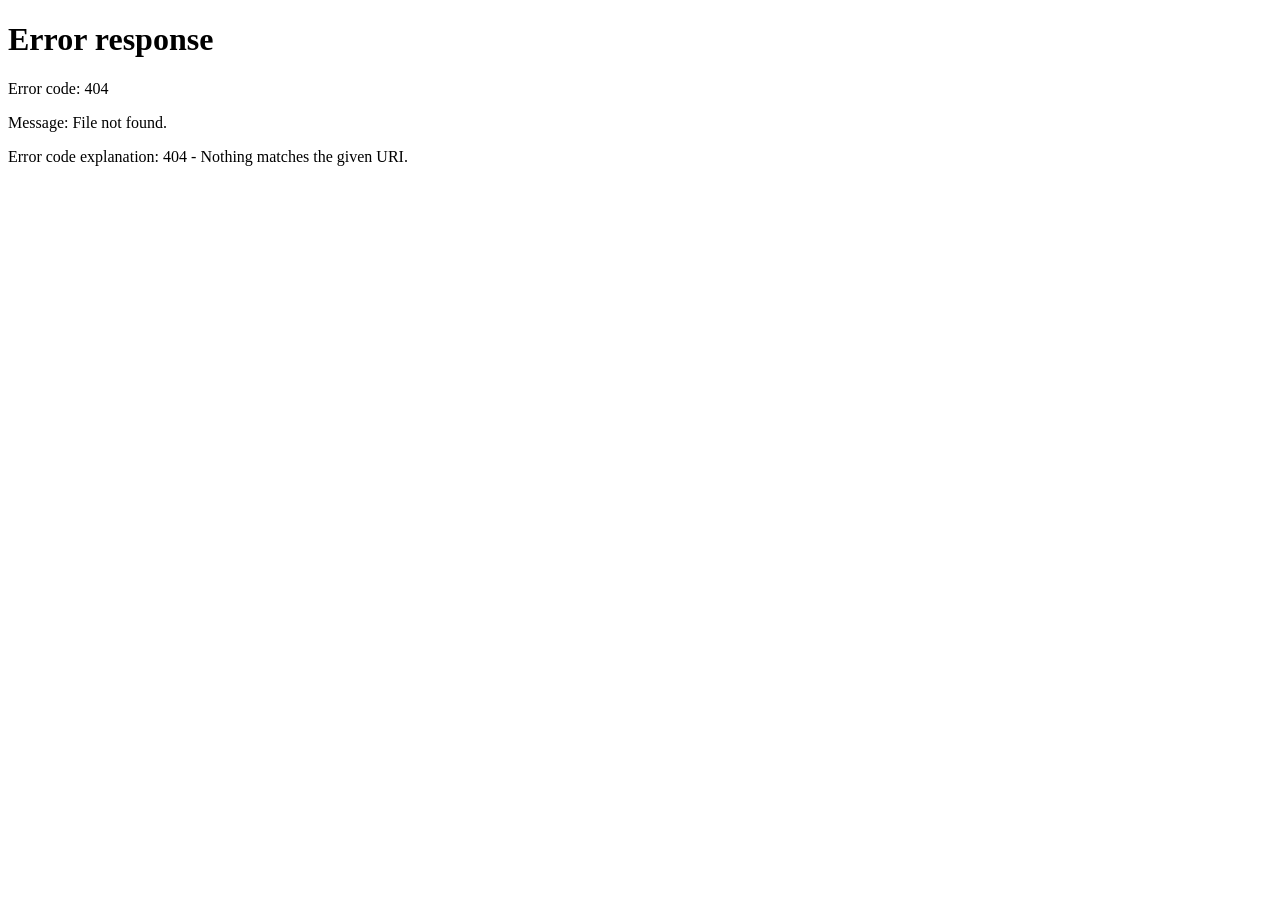
==== commit 6176aca1: "feat(dashboard): real per-cloud pages (/aws, /azure), fix contrast bug, standardize 6-card layout ST" ====
--- a/dashboard/public/index.html
+++ b/dashboard/public/index.html
@@ -2,403 +2,26 @@
 <html lang="en">
 <head>
 <meta charset="UTF-8" />
+<meta http-equiv="refresh" content="0; url=/aws" />
 <meta name="viewport" content="width=device-width,initial-scale=1" />
 <meta name="color-scheme" content="dark" />
-<meta name="description" content="Shift-Left Sandbox — tfsec gate, floci-emulated AWS, bounded infra agent." />
+<meta name="description" content="Shift-Left Sandbox — tfsec gate, floci-emulated AWS + Azure, bounded infra agent." />
 <title>Shift-Left Sandbox</title>
-<link rel="stylesheet" href="style.css" />
+<link rel="stylesheet" href="/style.css" />
 <link rel="icon" href="data:image/svg+xml,%3Csvg xmlns='http://www.w3.org/2000/svg' viewBox='0 0 16 16'%3E%3Ccircle cx='8' cy='8' r='6' fill='%2300d4aa'/%3E%3C/svg%3E" />
 </head>
 <body>
-
-<div class="dash-wrap">
-
-  <!-- ── header ────────────────────────────────────────── -->
-  <div class="dash-header">
-    <div>
-      <div class="dash-title">shift-left cloud sandbox</div>
-      <div class="dash-sub">floci-emulated AWS · tfsec-gated · agent allowlisted</div>
-    </div>
-    <div class="sync-status" id="sync-status">
-      <span class="dot" id="sync-dot"></span>
-      <span id="sync-text">loading…</span>
-      <span class="live-mode-badge" id="live-mode-badge">POLLING</span>
-      <button class="pipeline-btn" id="pipeline-trigger-btn" title="Trigger GitHub Actions pipeline">&#9654; Pipeline</button>
-    </div>
+<!-- Static fallback only -- the _redirects file is the real mechanism
+     and fires before this is ever served. This exists so the page
+     still makes sense if a client ignores both the meta-refresh and
+     the edge redirect (e.g. viewing raw source, some crawlers). -->
+<div class="dash-wrap" style="display:flex;align-items:center;justify-content:center;min-height:80vh;text-align:center;">
+  <div>
+    <div class="dash-title">shift-left cloud sandbox</div>
+    <p style="margin-top:12px;color:var(--text-secondary);font-size:13px;">
+      Redirecting to <a href="/aws" style="color:var(--teal)">/aws</a>&hellip;
+    </p>
   </div>
-
-  <!-- ── cloud tab switcher ───────────────────────────────── -->
-  <div class="tab-switcher" role="tablist" aria-label="Cloud">
-    <button class="tab-btn active" id="tab-btn-aws" role="tab" aria-selected="true" aria-controls="tab-aws" type="button">AWS</button>
-    <button class="tab-btn" id="tab-btn-azure" role="tab" aria-selected="false" aria-controls="tab-azure" type="button">Azure</button>
-  </div>
-
-  <!-- ── AWS tab ──────────────────────────────────────────── -->
-  <div class="tab-panel" id="tab-aws" role="tabpanel" aria-labelledby="tab-btn-aws">
-  <div class="grid">
-
-    <!-- SCAN GATE -->
-    <div class="card" id="card-scan">
-      <div class="card-head">
-        <span class="card-label">tfsec gate</span>
-        <span class="pill idle" id="pill-scan" role="status">—</span>
-        <button class="run-btn" data-run="scan" title="Run scan now">&#9654;</button>
-      </div>
-
-      <div id="skel-scan" class="skeleton-wrap">
-        <div class="skeleton skel-h"></div>
-        <div class="skeleton skel-m"></div>
-      </div>
-
-      <div id="body-scan" hidden>
-        <div class="sparkline-wrap"><svg class="sparkline" id="spark-scan" viewBox="0 0 100 24" preserveAspectRatio="none"></svg></div>
-        <div class="stat-row">
-          <div class="stat-item">
-            <span class="stat-num danger" id="cnt-critical">0</span>
-            <span class="stat-cap">critical</span>
-          </div>
-          <div class="stat-item">
-            <span class="stat-num warn" id="cnt-high">0</span>
-            <span class="stat-cap">high</span>
-          </div>
-          <div class="stat-item">
-            <span class="stat-num" id="cnt-medium">0</span>
-            <span class="stat-cap">medium</span>
-          </div>
-          <div class="stat-item">
-            <span class="stat-num dim" id="cnt-low">0</span>
-            <span class="stat-cap">low</span>
-          </div>
-          <div class="stat-item">
-            <span class="stat-num dim" id="cnt-ignored">0</span>
-            <span class="stat-cap">ignored</span>
-          </div>
-        </div>
-      </div>
-
-      <div id="empty-scan" class="empty-state" hidden>
-        No data — run <code>scripts/scan.sh</code>
-      </div>
-
-      <div class="list-row" style="margin-top:10px;padding-top:10px">
-        <span class="list-key">last run</span>
-        <span class="list-mono" id="scan-ts">—</span>
-        <span class="data-age" id="scan-age"></span>
-      </div>
-    </div>
-
-    <!-- DEPLOY -->
-    <div class="card" id="card-deploy">
-      <div class="card-head">
-        <span class="card-label">last deploy</span>
-        <span class="pill idle" id="pill-deploy" role="status">—</span>
-        <button class="run-btn" data-run="deploy" title="Run deploy now">&#9654;</button>
-      </div>
-
-      <div id="skel-deploy" class="skeleton-wrap">
-        <div class="skeleton skel-m"></div>
-        <div class="skeleton skel-m"></div>
-        <div class="skeleton skel-s"></div>
-      </div>
-
-      <div id="body-deploy" hidden>
-        <div class="sparkline-wrap"><svg class="sparkline" id="spark-deploy" viewBox="0 0 100 24" preserveAspectRatio="none"></svg></div>
-        <div class="list-row">
-          <span class="list-key">endpoint</span>
-          <span class="list-mono" id="dep-endpoint">—</span>
-        </div>
-        <div class="list-row">
-          <span class="list-key">resources</span>
-          <span class="list-mono" id="dep-resources">—</span>
-        </div>
-        <div class="list-row">
-          <span class="list-key">pages</span>
-          <span class="list-mono" id="dep-gate">—</span>
-        </div>
-        <div class="list-row">
-          <span class="list-key">timestamp</span>
-          <span class="list-mono" id="dep-ts">—</span>
-          <span class="data-age" id="deploy-age"></span>
-        </div>
-      </div>
-
-      <div id="empty-deploy" class="empty-state" hidden>
-        No data — run <code>scripts/deploy.sh</code>
-      </div>
-    </div>
-
-    <!-- VERIFY -->
-    <div class="card" id="card-verify">
-      <div class="card-head">
-        <span class="card-label">verify (api direct)</span>
-        <span class="pill idle" id="pill-verify" role="status">—</span>
-        <button class="run-btn" data-run="verify" title="Run verify now">&#9654;</button>
-      </div>
-
-      <div id="skel-verify" class="skeleton-wrap">
-        <div class="skeleton skel-m"></div>
-        <div class="skeleton skel-m"></div>
-        <div class="skeleton skel-s"></div>
-      </div>
-
-      <div id="body-verify" hidden>
-        <div class="sparkline-wrap"><svg class="sparkline" id="spark-verify" viewBox="0 0 100 24" preserveAspectRatio="none"></svg></div>
-        <div class="list-row">
-          <span class="list-key">endpoint</span>
-          <span class="list-mono" id="ver-endpoint">—</span>
-        </div>
-        <div class="list-row">
-          <span class="list-key">passed</span>
-          <span class="list-mono" id="ver-passed">—</span>
-        </div>
-        <div class="list-row">
-          <span class="list-key">detail</span>
-          <span class="list-mono" id="ver-detail">—</span>
-        </div>
-        <div class="list-row">
-          <span class="list-key">timestamp</span>
-          <span class="list-mono" id="ver-ts">—</span>
-          <span class="data-age" id="verify-age"></span>
-        </div>
-      </div>
-
-      <div id="empty-verify" class="empty-state" hidden>
-        No data — run <code>scripts/verify.sh</code>
-      </div>
-    </div>
-
-    <!-- DRIFT -->
-    <div class="card" id="card-drift">
-      <div class="card-head">
-        <span class="card-label">drift</span>
-        <span class="pill idle" id="pill-drift" role="status">—</span>
-        <button class="run-btn" data-run="drift" title="Run drift-check now">&#9654;</button>
-      </div>
-
-      <div id="skel-drift" class="skeleton-wrap">
-        <div class="skeleton skel-h"></div>
-        <div class="skeleton skel-m"></div>
-        <div class="skeleton skel-m"></div>
-      </div>
-
-      <div id="body-drift" hidden>
-        <div class="sparkline-wrap"><svg class="sparkline" id="spark-drift" viewBox="0 0 100 24" preserveAspectRatio="none"></svg></div>
-        <div id="drift-changes"></div>
-      </div>
-
-      <div id="empty-drift" class="empty-state" hidden>
-        No data — run <code>scripts/drift-check.sh</code>
-      </div>
-
-      <div class="list-row" style="margin-top:10px;padding-top:10px">
-        <span class="list-key">class</span>
-        <span class="list-mono" id="drift-class">—</span>
-        <span class="list-ts" id="drift-count">0 changes</span>
-      </div>
-      <div class="list-row">
-        <span class="list-key">last run</span>
-        <span class="list-mono" id="drift-ts">—</span>
-        <span class="data-age" id="drift-age"></span>
-      </div>
-    </div>
-
-    <!-- AGENT LOOP -->
-    <div class="card" id="card-agent">
-      <div class="card-head">
-        <span class="card-label">agent loop</span>
-        <span class="pill idle" id="pill-agent" role="status">—</span>
-      </div>
-
-      <div id="skel-agent" class="skeleton-wrap">
-        <div class="skeleton skel-m"></div>
-        <div class="skeleton skel-m"></div>
-        <div class="skeleton skel-m"></div>
-      </div>
-
-      <div id="body-agent" hidden>
-        <div id="agent-list"></div>
-        <div class="list-row" style="margin-top:4px">
-          <span class="list-key">heartbeat</span>
-          <span class="list-mono" id="agent-heartbeat">—</span>
-          <span class="data-age" id="agent-age"></span>
-        </div>
-      </div>
-
-      <div id="empty-agent" class="empty-state" hidden>
-        Not started — run <code>scripts/agent-loop.sh</code>
-      </div>
-    </div>
-
-    <!-- RECENT FINDINGS — sits next to agent loop on the same row -->
-    <div class="card findings-wrap" id="card-findings">
-      <div class="findings-header">
-        <span class="card-label">recent findings</span>
-        <span class="findings-count" id="findings-count">0 total</span>
-      </div>
-      <div id="findings-list">
-        <div class="empty-state">No scan data yet.</div>
-      </div>
-    </div>
-
-  </div><!-- /grid -->
-  </div><!-- /tab-aws -->
-
-  <!-- ── Azure tab ────────────────────────────────────────── -->
-  <!-- Only scan + growth are real, wired cards — verify.sh/drift-check.sh/
-       agent-loop.sh have no Azure sibling yet, so those 3 slots are
-       explicit "no Azure equivalent yet" placeholders, not fake empty
-       states pretending a script exists to run. See CONTEXT.md. -->
-  <div class="tab-panel" id="tab-azure" role="tabpanel" aria-labelledby="tab-btn-azure" hidden>
-  <div class="grid">
-
-    <!-- SCAN GATE (Azure) -->
-    <div class="card" id="card-scan-azure">
-      <div class="card-head">
-        <span class="card-label">tfsec gate (azure)</span>
-        <span class="pill idle" id="pill-scan-azure" role="status">—</span>
-      </div>
-
-      <div id="skel-scan-azure" class="skeleton-wrap">
-        <div class="skeleton skel-h"></div>
-        <div class="skeleton skel-m"></div>
-      </div>
-
-      <div id="body-scan-azure" hidden>
-        <div class="sparkline-wrap"><svg class="sparkline" id="spark-scan-azure" viewBox="0 0 100 24" preserveAspectRatio="none"></svg></div>
-        <div class="stat-row">
-          <div class="stat-item">
-            <span class="stat-num danger" id="cnt-critical-azure">0</span>
-            <span class="stat-cap">critical</span>
-          </div>
-          <div class="stat-item">
-            <span class="stat-num warn" id="cnt-high-azure">0</span>
-            <span class="stat-cap">high</span>
-          </div>
-          <div class="stat-item">
-            <span class="stat-num" id="cnt-medium-azure">0</span>
-            <span class="stat-cap">medium</span>
-          </div>
-          <div class="stat-item">
-            <span class="stat-num dim" id="cnt-low-azure">0</span>
-            <span class="stat-cap">low</span>
-          </div>
-          <div class="stat-item">
-            <span class="stat-num dim" id="cnt-ignored-azure">0</span>
-            <span class="stat-cap">ignored</span>
-          </div>
-        </div>
-      </div>
-
-      <div id="empty-scan-azure" class="empty-state" hidden>
-        No data — run <code>scripts/scan.sh</code>
-      </div>
-
-      <div class="list-row" style="margin-top:10px;padding-top:10px">
-        <span class="list-key">last run</span>
-        <span class="list-mono" id="scan-azure-ts">—</span>
-      </div>
-    </div>
-
-    <!-- GROWTH (Azure) — no AWS equivalent card; AWS's growth loop has no
-         dashboard card either (out of scope when it was built) -->
-    <div class="card" id="card-growth-azure">
-      <div class="card-head">
-        <span class="card-label">growth (azure)</span>
-        <span class="pill idle" id="pill-growth-azure" role="status">—</span>
-      </div>
-
-      <div id="skel-growth-azure" class="skeleton-wrap">
-        <div class="skeleton skel-m"></div>
-        <div class="skeleton skel-m"></div>
-        <div class="skeleton skel-s"></div>
-      </div>
-
-      <div id="body-growth-azure" hidden>
-        <div class="sparkline-wrap"><svg class="sparkline" id="spark-growth-azure" viewBox="0 0 100 24" preserveAspectRatio="none"></svg></div>
-        <div class="list-row">
-          <span class="list-key">progress</span>
-          <span class="list-mono" id="growth-azure-progress">—</span>
-        </div>
-        <div class="list-row">
-          <span class="list-key">next target</span>
-          <span class="list-mono" id="growth-azure-next">—</span>
-        </div>
-        <div class="list-row">
-          <span class="list-key">timestamp</span>
-          <span class="list-mono" id="growth-azure-ts">—</span>
-        </div>
-      </div>
-
-      <div id="empty-growth-azure" class="empty-state" hidden>
-        No data — run <code>scripts/grow-stack-azure.sh</code>
-      </div>
-    </div>
-
-    <!-- VERIFY (Azure) — NOT BUILT: verify.sh has no Azure sibling yet -->
-    <div class="card is-placeholder" id="card-verify-azure">
-      <div class="card-head">
-        <span class="card-label">verify (api direct)</span>
-        <span class="pill idle">N/A</span>
-      </div>
-      <div class="empty-state">
-        No Azure equivalent yet — <code>scripts/verify.sh</code> has no Azure sibling. See CONTEXT.md.
-      </div>
-    </div>
-
-    <!-- DRIFT (Azure) — NOT BUILT: drift-check.sh has no Azure sibling yet -->
-    <div class="card is-placeholder" id="card-drift-azure">
-      <div class="card-head">
-        <span class="card-label">drift</span>
-        <span class="pill idle">N/A</span>
-      </div>
-      <div class="empty-state">
-        No Azure equivalent yet — <code>scripts/drift-check.sh</code> has no Azure sibling. See CONTEXT.md.
-      </div>
-    </div>
-
-    <!-- AGENT LOOP (Azure) — NOT BUILT: agent-loop.sh has no Azure sibling yet -->
-    <div class="card is-placeholder" id="card-agent-azure">
-      <div class="card-head">
-        <span class="card-label">agent loop</span>
-        <span class="pill idle">N/A</span>
-      </div>
-      <div class="empty-state">
-        No Azure equivalent yet — <code>scripts/agent-loop.sh</code> has no Azure sibling. See CONTEXT.md.
-      </div>
-    </div>
-
-    <!-- RECENT FINDINGS (Azure) -->
-    <div class="card findings-wrap" id="card-findings-azure">
-      <div class="findings-header">
-        <span class="card-label">recent findings (azure)</span>
-        <span class="findings-count" id="findings-count-azure">0 total</span>
-      </div>
-      <div id="findings-list-azure">
-        <div class="empty-state">No scan data yet.</div>
-      </div>
-    </div>
-
-  </div><!-- /grid -->
-  </div><!-- /tab-azure -->
-
-  <!-- ── meta bar ──────────────────────────────────────── -->
-  <div class="meta-bar">
-    <span><span class="meta-key">backend</span><span class="meta-val">localhost only</span></span>
-    <span><span class="meta-key">data plane</span><span class="meta-val">static json · 7 files (5 aws, 2 azure)</span></span>
-    <span><span class="meta-key">refresh</span><span class="meta-val">10s <span class="meta-hint">click sync dot</span></span></span>
-    <span><span class="meta-key">storage</span><span class="meta-val">no kv · no d1 · no workers</span></span>
-  </div>
-
-</div><!-- /dash-wrap -->
-
-<!-- visually hidden ARIA live region for screen readers -->
-<div id="aria-live" aria-live="polite" aria-atomic="true" class="sr-only"></div>
-
-<div id="toast" class="toast" role="alert" hidden>
-  <span id="toast-msg"></span>
-  <button class="toast-dismiss" id="toast-dismiss" aria-label="Dismiss">&times;</button>
 </div>
-
-<script src="app.js"></script>
 </body>
 </html>
